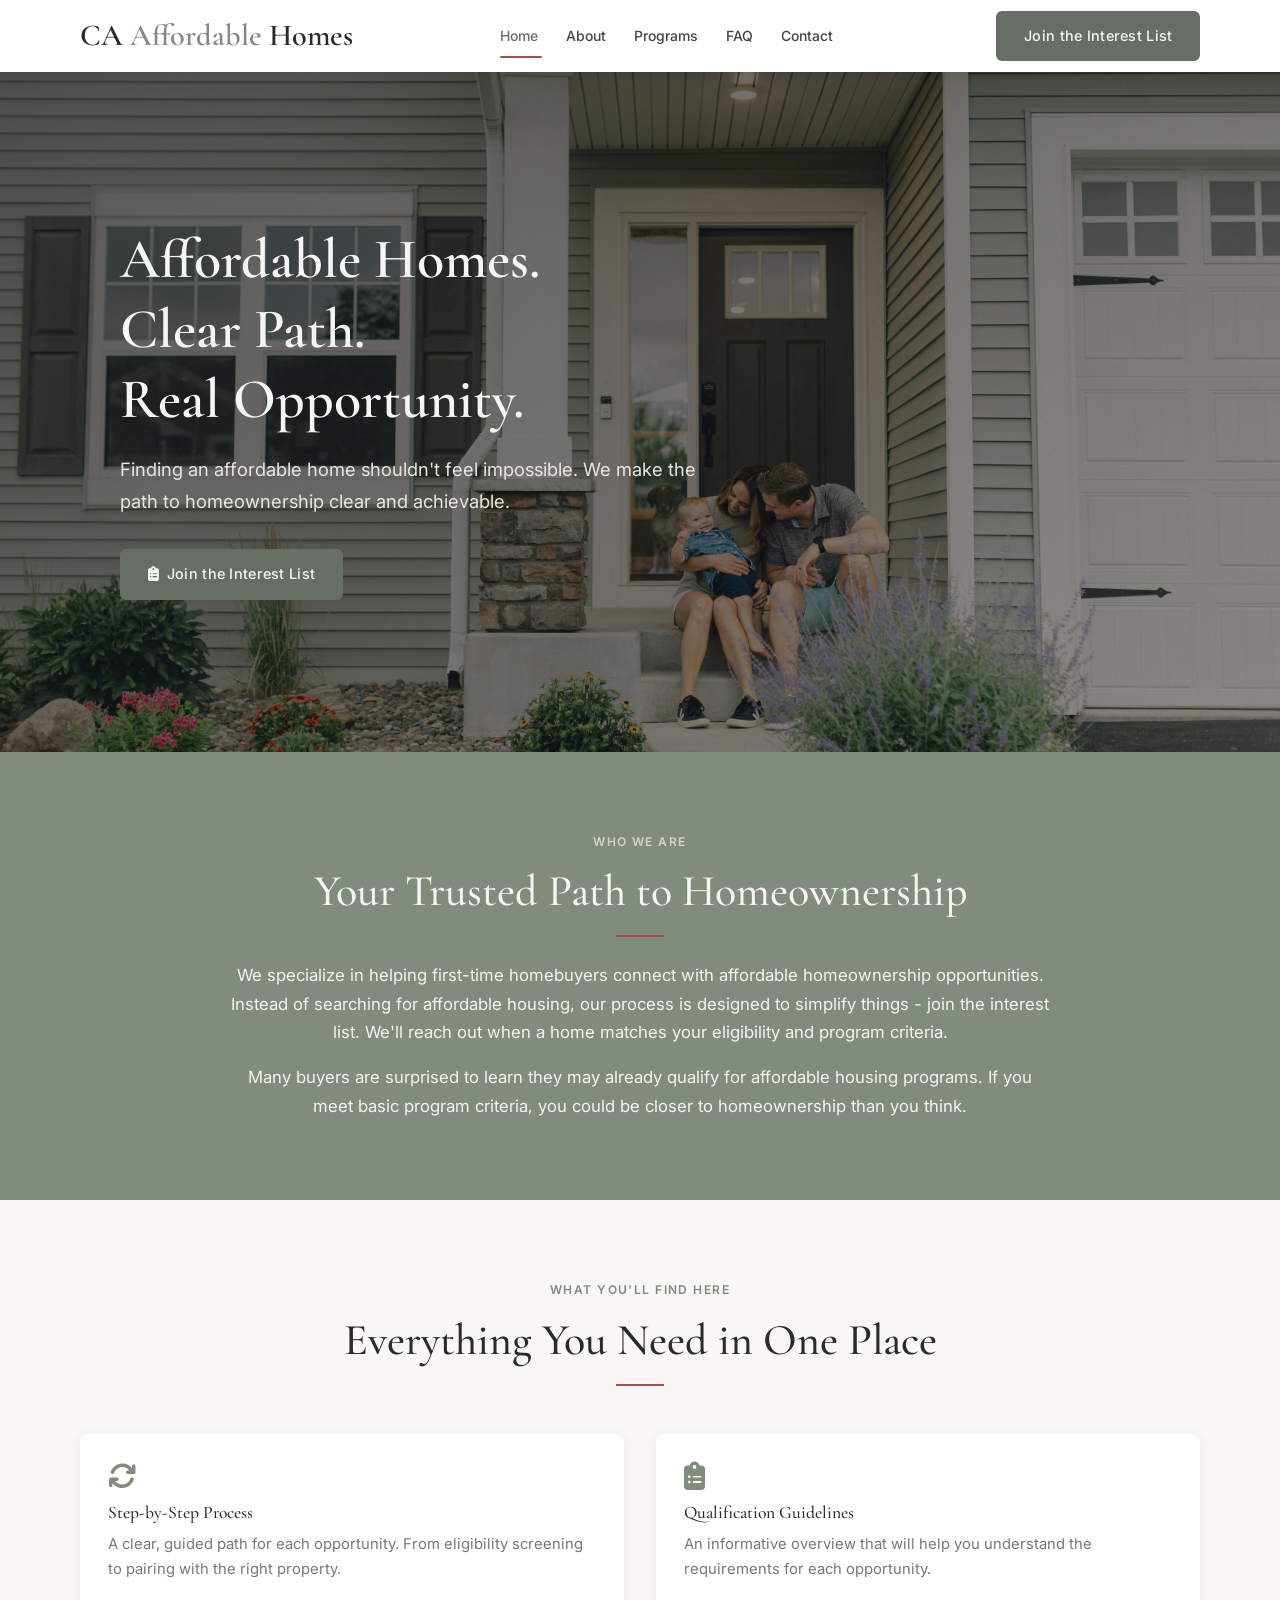
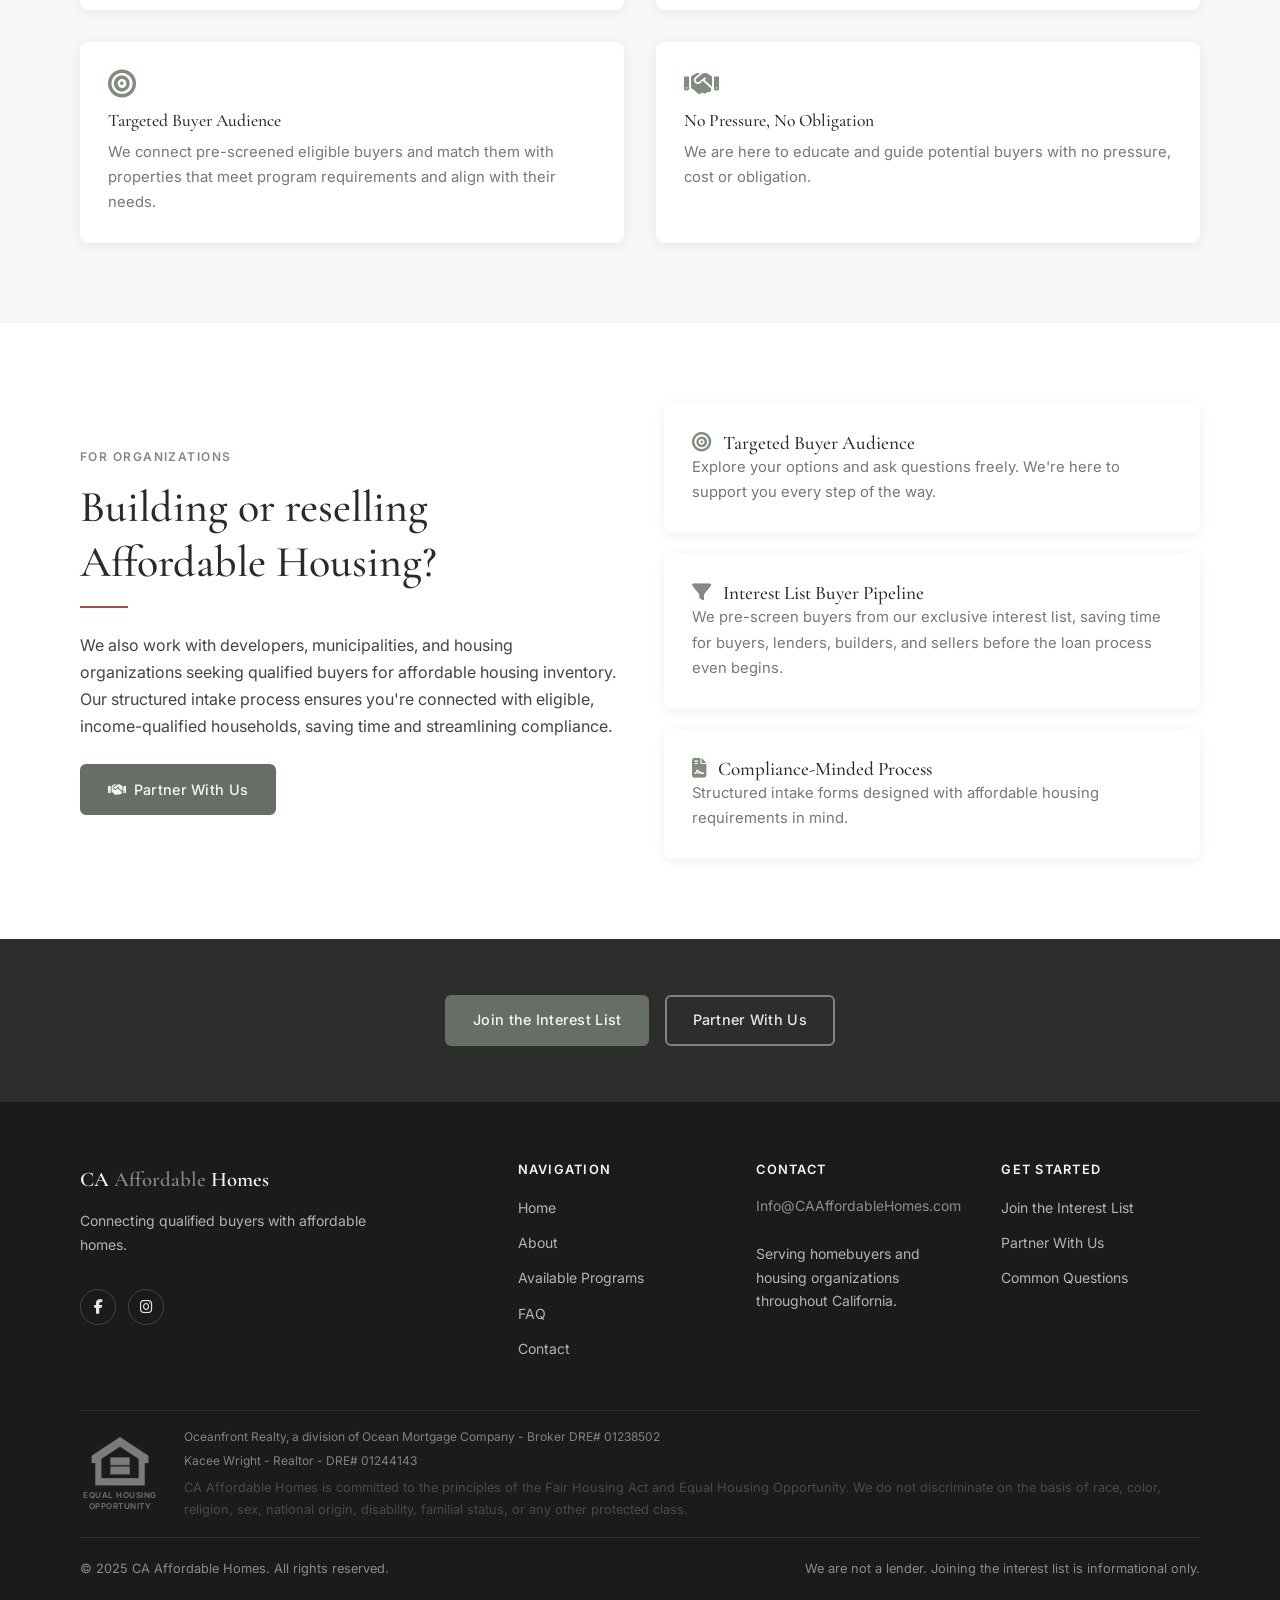
==== index.html @ a96fcc6b "Phase 13: Programs expanded display + content overhaul - SQL migration 012: 7 new fields on programs" ====
<!DOCTYPE html>
<html lang="en">
<head>
  <meta charset="UTF-8">
  <meta name="viewport" content="width=device-width, initial-scale=1.0">
  <meta name="description" content="CA Affordable Homes connects income-qualified buyers with affordable residential properties in California. Join our free Interest List, no credit check, no obligation, and we will reach out when something looks like a good fit.">
  <link rel="icon" type="image/svg+xml" href="favicon.svg">
  <title>CA Affordable Homes  - Affordable Homes. Clear Path. Real Opportunity.</title>

  <!-- Google Fonts -->
  <link rel="preconnect" href="https://fonts.googleapis.com">
  <link rel="preconnect" href="https://fonts.gstatic.com" crossorigin>
  <link href="https://fonts.googleapis.com/css2?family=Cormorant+Garamond:ital,wght@0,400;0,500;0,600;1,400&family=Inter:wght@400;500;600&display=swap" rel="stylesheet">

  <!-- Font Awesome 6 Free -->
  <link rel="stylesheet" href="https://cdnjs.cloudflare.com/ajax/libs/font-awesome/6.5.0/css/all.min.css" integrity="sha512-Avb2QiuDEEvB4bZJYdft2mNjVShBftLdPG8FJ0V7irTLQ8Uo0qcPxh4Plq7G5tGm0rU+1SPhVotteLpBERwTkw==" crossorigin="anonymous" referrerpolicy="no-referrer">

  <!-- Stylesheet -->
  <link rel="stylesheet" href="css/styles.css">
</head>
<body>

  <!-- SECTION: Navigation -->
  <header>
    <nav class="site-nav" aria-label="Main navigation">
      <div class="nav-inner">

        <a href="index.html" class="nav-logo" aria-label="CA Affordable Homes - Home">
          CA <span>Affordable</span> Homes
        </a>

        <ul class="nav-links" role="list">
          <li><a href="index.html">Home</a></li>
          <li><a href="about.html">About</a></li>
          <li><a href="programs.html">Programs</a></li>
          <li><a href="faq.html">FAQ</a></li>
          <li><a href="contact.html">Contact</a></li>
        </ul>

        <a href="contact.html" class="btn btn-primary nav-cta" aria-label="Join the interest list">
          Join the Interest List
        </a>

        <button
          id="nav-hamburger"
          class="nav-hamburger"
          aria-expanded="false"
          aria-controls="nav-mobile"
          aria-label="Open navigation menu"
        >
          <span></span>
          <span></span>
          <span></span>
        </button>

      </div>

      <div id="nav-mobile" class="nav-mobile" role="dialog" aria-label="Mobile navigation">
        <ul role="list">
          <li><a href="index.html">Home</a></li>
          <li><a href="about.html">About</a></li>
          <li><a href="programs.html">Programs</a></li>
          <li><a href="faq.html">FAQ</a></li>
          <li><a href="contact.html">Contact</a></li>
        </ul>
        <a href="contact.html" class="btn btn-primary">Join the Interest List</a>
      </div>
    </nav>
  </header>

  <main>

    <!-- SECTION: Hero -->
    <section class="hero" aria-label="Hero banner">
      <div
        class="hero-bg"
        style="background-image: url('img/hero.jpg');"
        role="img"
        aria-label="A welcoming California home"
      ></div>
      <div class="hero-overlay" aria-hidden="true"></div>
      <div class="container">
        <div class="hero-content">
          <h1>Affordable Homes.<br>Clear Path.<br>Real Opportunity.</h1>
          <p>Finding an affordable home shouldn't feel impossible. We make the path to homeownership clear and achievable.</p>
          <div class="btn-group">
            <a href="contact.html" class="btn btn-primary">
              <i class="fa-solid fa-clipboard-list" aria-hidden="true"></i>
              Join the Interest List
            </a>
          </div>
        </div>
      </div>
    </section>

    <!-- SECTION: Intro -->
    <section class="section section--sage text-center" aria-labelledby="intro-heading">
      <div class="container">
        <div class="intro-section">
          <span class="section-label">Who We Are</span>
          <h2 id="intro-heading">Your Trusted Path to Homeownership</h2>
          <hr class="accent-rule">
          <p>We specialize in helping first-time homebuyers connect with affordable homeownership opportunities. Instead of searching for affordable housing, our process is designed to simplify things - join the interest list. We'll reach out when a home matches your eligibility and program criteria.</p>
          <p>Many buyers are surprised to learn they may already qualify for affordable housing programs. If you meet basic program criteria, you could be closer to homeownership than you think.</p>
        </div>
      </div>
    </section>

    <!-- SECTION: What You'll Find Here -->
    <section class="section section--light" aria-labelledby="features-heading">
      <div class="container">
        <div class="section-header text-center">
          <span class="section-label">What You'll Find Here</span>
          <h2 id="features-heading">Everything You Need in One Place</h2>
          <hr class="accent-rule">
        </div>
        <div class="feature-grid feature-grid--2x2" role="list">
          <div class="feature-card" role="listitem">
            <i class="fa-solid fa-arrows-rotate feature-icon" aria-hidden="true"></i>
            <h3>Step-by-Step Process</h3>
            <p>A clear, guided path for each opportunity. From eligibility screening to pairing with the right property.</p>
          </div>
          <div class="feature-card" role="listitem">
            <i class="fa-solid fa-clipboard-list feature-icon" aria-hidden="true"></i>
            <h3>Qualification Guidelines</h3>
            <p>An informative overview that will help you understand the requirements for each opportunity.</p>
          </div>
          <div class="feature-card" role="listitem">
            <i class="fa-solid fa-bullseye feature-icon" aria-hidden="true"></i>
            <h3>Targeted Buyer Audience</h3>
            <p>We connect pre-screened eligible buyers and match them with properties that meet program requirements and align with their needs.</p>
          </div>
          <div class="feature-card" role="listitem">
            <i class="fa-solid fa-handshake feature-icon" aria-hidden="true"></i>
            <h3>No Pressure, No Obligation</h3>
            <p>We are here to educate and guide potential buyers with no pressure, cost or obligation.</p>
          </div>
        </div>
      </div>
    </section>

    <!-- SECTION: For Partners -->
    <section class="section" aria-labelledby="partners-heading">
      <div class="container">
        <div class="two-col" style="align-items: center;">
          <div>
            <span class="section-label">For Organizations</span>
            <h2 id="partners-heading">Building or reselling Affordable Housing?</h2>
            <hr class="accent-rule">
            <div class="partners-blurb">
              <p>We also work with developers, municipalities, and housing organizations seeking qualified buyers for affordable housing inventory. Our structured intake process ensures you're connected with eligible, income-qualified households, saving time and streamlining compliance.</p>
            </div>
            <div class="spacer--sm"></div>
            <a href="contact.html#partner-form" class="btn btn-primary">
              <i class="fa-solid fa-handshake" aria-hidden="true"></i>
              Partner With Us
            </a>
          </div>
          <div style="display: grid; gap: 1.25rem;">
            <div class="feature-card">
              <h4><i class="fa-solid fa-bullseye" style="color: var(--color-sage); margin-right: 0.5rem;" aria-hidden="true"></i> Targeted Buyer Audience</h4>
              <p>Explore your options and ask questions freely. We're here to support you every step of the way.</p>
            </div>
            <div class="feature-card">
              <h4><i class="fa-solid fa-filter" style="color: var(--color-sage); margin-right: 0.5rem;" aria-hidden="true"></i> Interest List Buyer Pipeline</h4>
              <p>We pre-screen buyers from our exclusive interest list, saving time for buyers, lenders, builders, and sellers before the loan process even begins.</p>
            </div>
            <div class="feature-card">
              <h4><i class="fa-solid fa-file-contract" style="color: var(--color-sage); margin-right: 0.5rem;" aria-hidden="true"></i> Compliance-Minded Process</h4>
              <p>Structured intake forms designed with affordable housing requirements in mind.</p>
            </div>
          </div>
        </div>
      </div>
    </section>

    <!-- SECTION: Testimonials — hidden until Google Sheet has real entries -->
    <section id="testimonials-section" class="section section--sage" aria-labelledby="testimonials-heading" style="display:none;">
      <div class="container">
        <div class="section-header text-center">
          <span class="section-label">What People Are Saying</span>
          <h2 id="testimonials-heading">Real Stories, Real Results</h2>
          <hr class="accent-rule">
        </div>
        <div id="testimonials-container"></div>
      </div>
    </section>

    <!-- SECTION: Final CTA Bar -->
    <section class="section section--dark cta-bar" aria-label="Call to action">
      <div class="container">
        <a href="contact.html" class="btn btn-primary">
          Join the Interest List
        </a>
        <a href="contact.html#partner-form" class="btn btn-secondary" style="border-color: rgba(255,255,255,0.4); color: var(--color-text-secondary);">
          Partner With Us
        </a>
      </div>
    </section>

  </main>

  <!-- SECTION: Footer -->
  <footer class="site-footer" aria-label="Site footer">
    <div class="container">
      <div class="footer-grid">

        <div class="footer-col">
          <a href="index.html" class="footer-logo">CA <span>Affordable</span> Homes</a>
          <p class="footer-tagline">Connecting qualified buyers with affordable homes.</p>
          <div class="spacer--sm"></div>
          <div class="social-links">
            <a href="#" class="social-link" aria-label="Visit us on Facebook">
              <i class="fa-brands fa-facebook-f" aria-hidden="true"></i>
            </a>
            <a href="#" class="social-link" aria-label="Visit us on Instagram">
              <i class="fa-brands fa-instagram" aria-hidden="true"></i>
            </a>
          </div>
        </div>

        <div class="footer-col">
          <h4>Navigation</h4>
          <ul class="footer-nav-links" role="list">
            <li><a href="index.html">Home</a></li>
            <li><a href="about.html">About</a></li>
            <li><a href="programs.html">Available Programs</a></li>
            <li><a href="faq.html">FAQ</a></li>
            <li><a href="contact.html">Contact</a></li>
          </ul>
        </div>

        <div class="footer-col footer-contact">
          <h4>Contact</h4>
          <p>
            <a href="mailto:Info@CAAffordableHomes.com">Info@CAAffordableHomes.com</a>
          </p>
          <div class="spacer--sm"></div>
          <p>Serving homebuyers and housing organizations throughout California.</p>
        </div>

        <div class="footer-col">
          <h4>Get Started</h4>
          <ul class="footer-nav-links" role="list">
            <li><a href="contact.html">Join the Interest List</a></li>
            <li><a href="contact.html#partner-form">Partner With Us</a></li>
            <li><a href="faq.html">Common Questions</a></li>
          </ul>
        </div>

      </div>

      <div class="footer-eho-row">
        <div class="footer-eho-logo-block">
          <img src="img/eho-logo.png" alt="Equal Housing Opportunity" class="footer-eho-img" width="60" height="60">
          <span class="footer-eho-label">Equal Housing<br>Opportunity</span>
        </div>
        <div class="footer-eho-text">
          <p>Oceanfront Realty, a division of Ocean Mortgage Company - Broker DRE# 01238502</p>
          <p>Kacee Wright - Realtor - DRE# 01244143</p>
          <p style="margin-top:0.4rem;font-size:0.8rem;color:var(--color-text-muted);">CA Affordable Homes is committed to the principles of the Fair Housing Act and Equal Housing Opportunity. We do not discriminate on the basis of race, color, religion, sex, national origin, disability, familial status, or any other protected class.</p>
        </div>
      </div>

      <div class="footer-bottom">
        <p>&copy; 2025 CA Affordable Homes. All rights reserved.</p>
        <p>We are not a lender. Joining the interest list is informational only.</p>
      </div>
    </div>
  </footer>

  <!-- Scripts -->
  <script src="js/main.js"></script>
  <script src="js/testimonials.js"></script>
</body>
</html>
---- css/styles.css ----
/* =========================================================
   CA Affordable Homes — Main Stylesheet
   Mobile-first, responsive, clean Squarespace-inspired
   ========================================================= */

/* ---------------------------------------------------------
   SECTION: CSS Variables
   --------------------------------------------------------- */
:root {
  /* Brand Colors */
  --color-text-primary: #f5f5f5;
  --color-text-secondary: #eae6e1;
  --color-accent: #a74d4a;
  --color-sage: #818b7e;
  --color-sage-dark: #6b7469;
  /* Dedicated button colors — darker than display sage for 4.5:1 contrast with #f5f5f5 */
  --color-sage-btn: #676e65;
  --color-sage-btn-hover: #555c53;
  --color-footer-bg: #1a1b1a;

  /* Page Colors */
  --color-white: #ffffff;
  --color-light-bg: #f8f7f5;
  --color-text-dark: #2a2a2a;
  --color-text-body: #444444;
  --color-text-muted: #777777;
  --color-border-light: #e8e4df;

  /* Typography */
  --font-heading: 'Cormorant Garamond', Georgia, serif;
  --font-body: 'Inter', system-ui, sans-serif;

  /* Shadows & Radii */
  --shadow-card: 0 2px 12px rgba(0, 0, 0, 0.07);
  --shadow-nav: 0 1px 8px rgba(0, 0, 0, 0.08);
  --radius-card: 8px;
  --radius-btn: 6px;

  /* Spacing */
  --section-py: 48px;
  --max-width: 1200px;
  --nav-height: 72px;
}

@media (min-width: 768px) {
  :root {
    --section-py: 80px;
  }
}

/* ---------------------------------------------------------
   SECTION: Reset & Base
   --------------------------------------------------------- */
*, *::before, *::after {
  box-sizing: border-box;
  margin: 0;
  padding: 0;
}

/* Enforce the HTML hidden attribute even when display is set by another rule */
[hidden] { display: none !important; }

html {
  scroll-behavior: smooth;
  font-size: 16px;
}

@keyframes page-enter {
  from {
    opacity: 0.4;
    transform: translateY(14px);
  }
  to {
    opacity: 1;
    transform: translateY(0);
  }
}

body {
  font-family: var(--font-body);
  color: var(--color-text-body);
  background: var(--color-white);
  line-height: 1.7;
  -webkit-font-smoothing: antialiased;
}

main,
.site-footer {
  animation: page-enter 0.4s ease-out both;
}

img {
  max-width: 100%;
  height: auto;
  display: block;
}

a {
  color: var(--color-sage);
  text-decoration: none;
  transition: color 0.2s ease;
}

a:hover {
  color: var(--color-sage-dark);
}

ul {
  list-style: none;
}

/* ---------------------------------------------------------
   SECTION: Typography
   --------------------------------------------------------- */
h1, h2, h3, h4, h5, h6 {
  font-family: var(--font-heading);
  color: var(--color-text-dark);
  line-height: 1.25;
  font-weight: 500;
}

h1 { font-size: clamp(2.2rem, 5vw, 3.5rem); }
h2 { font-size: clamp(1.8rem, 3.5vw, 2.75rem); }
h3 { font-size: clamp(1.3rem, 2.5vw, 1.75rem); }
h4 { font-size: 1.2rem; }

p {
  max-width: 68ch;
  margin-bottom: 1rem;
}

p:last-child {
  margin-bottom: 0;
}

.section-label {
  display: block;
  font-family: var(--font-body);
  font-size: 0.75rem;
  font-weight: 600;
  letter-spacing: 0.12em;
  text-transform: uppercase;
  color: var(--color-sage);
  margin-bottom: 0.75rem;
}

/* ---------------------------------------------------------
   SECTION: Layout Utilities
   --------------------------------------------------------- */
.container {
  width: 100%;
  max-width: var(--max-width);
  margin: 0 auto;
  padding: 0 20px;
}

@media (min-width: 768px) {
  .container {
    padding: 0 40px;
  }
}

.section {
  padding: var(--section-py) 0;
}

.section--sage {
  background: var(--color-sage);
}

.section--sage h2,
.section--sage h3,
.section--sage h4,
.section--sage p,
.section--sage .section-label {
  color: var(--color-text-primary);
}

.section--sage .section-label {
  color: var(--color-text-secondary);
  opacity: 0.8;
}

/* FA icons inside feature cards on sage backgrounds */
.section--sage .feature-card .feature-icon {
  color: rgba(245, 245, 245, 0.85);
}

/* Prevent intro-section p from overriding sage text color */
.section--sage .intro-section p {
  color: var(--color-text-primary);
}

.section--light {
  background: var(--color-light-bg);
}

.section--dark {
  background: #2d2e2c;
}

.section--dark h2,
.section--dark p {
  color: var(--color-text-primary);
}

.text-center {
  text-align: center;
}

.text-center p {
  margin-left: auto;
  margin-right: auto;
}

.section-header {
  margin-bottom: 2.5rem;
}

.section-header.text-center {
  max-width: 680px;
  margin-left: auto;
  margin-right: auto;
  margin-bottom: 3rem;
}

/* Horizontal rule accent */
hr.accent-rule {
  border: none;
  height: 2px;
  width: 48px;
  background: var(--color-accent);
  margin: 1rem 0 1.5rem;
}

.text-center hr.accent-rule {
  margin-left: auto;
  margin-right: auto;
}

/* ---------------------------------------------------------
   SECTION: Buttons
   --------------------------------------------------------- */
.btn {
  display: inline-flex;
  align-items: center;
  gap: 0.5rem;
  padding: 0.7rem 1.6rem;
  border-radius: var(--radius-btn);
  font-family: var(--font-body);
  font-size: 0.9rem;
  font-weight: 500;
  letter-spacing: 0.02em;
  text-decoration: none;
  cursor: pointer;
  border: 2px solid transparent;
  transition: background 0.2s ease, color 0.2s ease, border-color 0.2s ease, transform 0.15s ease;
  white-space: nowrap;
}

.btn:focus-visible {
  outline: 3px solid var(--color-accent);
  outline-offset: 3px;
}

/* Primary: sage green fill */
.btn-primary {
  background: var(--color-sage-btn);
  color: var(--color-text-primary);
  border-color: var(--color-sage-btn);
}

.btn-primary:hover {
  background: var(--color-sage-btn-hover);
  border-color: var(--color-sage-btn-hover);
  color: var(--color-text-primary);
  transform: translateY(-1px);
}

/* Secondary: sage outline */
.btn-secondary {
  background: transparent;
  color: var(--color-sage-btn);
  border-color: var(--color-sage-btn);
}

.btn-secondary:hover {
  background: var(--color-sage-btn);
  color: var(--color-text-primary);
  transform: translateY(-1px);
}

/* Accent: reddish fill */
.btn-accent {
  background: var(--color-accent);
  color: var(--color-text-primary);
  border-color: var(--color-accent);
}

.btn-accent:hover {
  background: #924240;
  border-color: #924240;
  color: var(--color-text-primary);
  transform: translateY(-1px);
}

/* Light: white fill on dark backgrounds */
.btn-light {
  background: var(--color-white);
  color: var(--color-text-dark);
  border-color: var(--color-white);
}

.btn-light:hover {
  background: var(--color-text-secondary);
  border-color: var(--color-text-secondary);
  color: var(--color-text-dark);
  transform: translateY(-1px);
}

/* On sage background */
.section--sage .btn-secondary {
  color: var(--color-text-primary);
  border-color: var(--color-text-primary);
}

.section--sage .btn-secondary:hover {
  background: rgba(255, 255, 255, 0.15);
}

.btn-group {
  display: flex;
  flex-wrap: wrap;
  gap: 1rem;
  align-items: center;
}

/* ---------------------------------------------------------
   SECTION: Navigation
   --------------------------------------------------------- */
header {
  position: sticky;
  top: 0;
  z-index: 1000;
}

.site-nav {
  background: var(--color-white);
  box-shadow: var(--shadow-nav);
  height: var(--nav-height);
}

.nav-inner {
  display: flex;
  align-items: center;
  justify-content: space-between;
  height: var(--nav-height);
  max-width: var(--max-width);
  margin: 0 auto;
  padding: 0 20px;
}

@media (min-width: 768px) {
  .nav-inner {
    padding: 0 40px;
  }
}

/* Logo / Wordmark */
.nav-logo {
  font-family: var(--font-heading);
  font-size: 1.35rem;
  font-weight: 600;
  color: var(--color-text-dark);
  text-decoration: none;
  flex-shrink: 0;
  line-height: 1.2;
}

.nav-logo span {
  color: var(--color-sage);
}

.nav-logo:hover {
  color: var(--color-text-dark);
}

@media (min-width: 900px) {
  .nav-logo {
    font-size: 1.65rem;
  }
}

@media (min-width: 1200px) {
  .nav-logo {
    font-size: 1.9rem;
  }
}

/* Desktop Links */
.nav-links {
  position: relative;
  display: none;
  align-items: center;
  gap: 0.25rem;
  list-style: none;
}

@media (min-width: 900px) {
  .nav-links {
    display: flex;
  }
}

.nav-links a {
  display: block;
  padding: 0.5rem 0.75rem;
  font-size: 0.875rem;
  font-weight: 500;
  color: var(--color-text-body);
  text-decoration: none;
  border-radius: 4px;
  transition: color 0.2s ease, background 0.2s ease;
  position: relative;
}

.nav-links a:hover {
  color: var(--color-sage-btn);
  background: rgba(103, 110, 101, 0.08);
}

.nav-links a.active {
  color: var(--color-sage-btn);
}

/* Sliding active indicator — positioned by main.js */
.nav-indicator {
  position: absolute;
  bottom: -2px;
  height: 2px;
  background: var(--color-accent);
  border-radius: 2px;
  pointer-events: none;
  /* transition applied dynamically by JS */
}

/* CTA button in nav */
.nav-cta {
  display: none;
  margin-left: 1rem;
}

@media (min-width: 900px) {
  .nav-cta {
    display: flex;
  }
}

/* Hamburger */
.nav-hamburger {
  display: flex;
  flex-direction: column;
  justify-content: center;
  gap: 5px;
  width: 40px;
  height: 40px;
  padding: 8px;
  background: none;
  border: none;
  cursor: pointer;
  border-radius: 4px;
  transition: background 0.2s ease;
}

.nav-hamburger:hover {
  background: rgba(0, 0, 0, 0.05);
}

.nav-hamburger:focus-visible {
  outline: 3px solid var(--color-sage);
  outline-offset: 2px;
}

.nav-hamburger span {
  display: block;
  width: 100%;
  height: 2px;
  background: var(--color-text-dark);
  border-radius: 2px;
  transition: transform 0.25s ease, opacity 0.25s ease;
}

.nav-hamburger[aria-expanded="true"] span:nth-child(1) {
  transform: translateY(7px) rotate(45deg);
}

.nav-hamburger[aria-expanded="true"] span:nth-child(2) {
  opacity: 0;
}

.nav-hamburger[aria-expanded="true"] span:nth-child(3) {
  transform: translateY(-7px) rotate(-45deg);
}

@media (min-width: 900px) {
  .nav-hamburger {
    display: none;
  }
}

/* Mobile menu */
.nav-mobile {
  position: absolute;
  top: var(--nav-height);
  left: 0;
  right: 0;
  background: var(--color-white);
  border-top: 1px solid var(--color-border-light);
  box-shadow: 0 8px 24px rgba(0, 0, 0, 0.1);
  padding: 1rem 20px 1.5rem;
  z-index: 999;
  /* Smooth reveal */
  max-height: 0;
  overflow: hidden;
  opacity: 0;
  pointer-events: none;
  transition: max-height 0.35s ease, opacity 0.25s ease;
}

.nav-mobile.is-open {
  max-height: 500px;
  opacity: 1;
  pointer-events: auto;
}

.nav-mobile ul {
  list-style: none;
  display: flex;
  flex-direction: column;
  gap: 0.25rem;
  margin-bottom: 1.25rem;
}

.nav-mobile a:not(.btn) {
  display: block;
  padding: 0.7rem 0.5rem;
  font-size: 1rem;
  font-weight: 500;
  color: var(--color-text-body);
  text-decoration: none;
  border-bottom: 1px solid var(--color-border-light);
  transition: color 0.2s ease;
}

.nav-mobile a:not(.btn):hover,
.nav-mobile a:not(.btn).active {
  color: var(--color-sage-btn);
}

.nav-mobile .btn {
  width: 100%;
  justify-content: center;
}

/* ---------------------------------------------------------
   SECTION: Hero
   --------------------------------------------------------- */
.hero {
  position: relative;
  min-height: 520px;
  display: flex;
  align-items: center;
  overflow: hidden;
}

@media (min-width: 768px) {
  .hero {
    min-height: 680px;
  }
}

.hero-bg {
  position: absolute;
  inset: 0;
  background-size: cover;
  background-position: center 70%;
  background-repeat: no-repeat;
}

.hero-overlay {
  position: absolute;
  inset: 0;
  background: linear-gradient(
    135deg,
    rgba(26, 27, 26, 0.72) 0%,
    rgba(26, 27, 26, 0.45) 100%
  );
}

.hero-content {
  position: relative;
  z-index: 2;
  max-width: 680px;
  padding: 60px 20px;
}

@media (min-width: 768px) {
  .hero-content {
    padding: 80px 40px;
  }
}

.hero-content h1 {
  color: var(--color-text-primary);
  margin-bottom: 1.25rem;
  font-weight: 600;
}

.hero-content p {
  color: var(--color-text-secondary);
  font-size: 1.15rem;
  margin-bottom: 2rem;
  max-width: 55ch;
}

/* ---------------------------------------------------------
   SECTION: Feature Grid (3 cols)
   --------------------------------------------------------- */
.feature-grid {
  display: grid;
  grid-template-columns: 1fr;
  gap: 2rem;
}

@media (min-width: 600px) {
  .feature-grid--2 {
    grid-template-columns: repeat(2, 1fr);
  }
}

@media (min-width: 768px) {
  .feature-grid {
    grid-template-columns: repeat(2, 1fr);
  }

  .feature-grid--3 {
    grid-template-columns: repeat(3, 1fr);
  }

  .feature-grid--4 {
    grid-template-columns: repeat(4, 1fr);
  }

  /* 5-card grid: 2 columns at tablet, lone 5th card centered */
  .feature-grid--5 {
    grid-template-columns: repeat(2, 1fr);
  }
  .feature-grid--5 .feature-card:nth-child(5) {
    grid-column: 1 / -1;
    max-width: 50%;
    margin-left: auto;
    margin-right: auto;
  }
}

@media (min-width: 900px) {
  .feature-grid {
    grid-template-columns: repeat(3, 1fr);
  }
  /* 5-card grid: explicit 6-column placement — 3 on row 1, 2 centered on row 2 */
  .feature-grid--5 {
    grid-template-columns: repeat(6, 1fr);
  }
  .feature-grid--5 .feature-card:nth-child(1) { grid-column: 1 / 3; }
  .feature-grid--5 .feature-card:nth-child(2) { grid-column: 3 / 5; }
  .feature-grid--5 .feature-card:nth-child(3) { grid-column: 5 / 7; }
  .feature-grid--5 .feature-card:nth-child(4) { grid-column: 2 / 4; }
  .feature-grid--5 .feature-card:nth-child(5) {
    grid-column: 4 / 6;
    max-width: none;
    margin-left: 0;
    margin-right: 0;
  }
}

/* 2×2 grid — exactly 2 columns on tablet+ (never 3 or 4) */
@media (min-width: 600px) {
  .feature-grid--2x2 {
    grid-template-columns: repeat(2, 1fr);
  }
}

.feature-card {
  padding: 1.75rem;
  background: var(--color-white);
  border-radius: var(--radius-card);
  box-shadow: var(--shadow-card);
  transition: transform 0.2s ease, box-shadow 0.2s ease;
}

.feature-card:hover {
  transform: translateY(-2px);
  box-shadow: 0 4px 20px rgba(0, 0, 0, 0.1);
}

.feature-card .feature-icon {
  font-size: 1.75rem;
  margin-bottom: 0.75rem;
  display: block;
  color: var(--color-sage);
  line-height: 1;
}

.feature-card h3 {
  font-size: 1.1rem;
  margin-bottom: 0.5rem;
}

.feature-card p {
  font-size: 0.925rem;
  color: var(--color-text-muted);
  margin: 0;
}

/* Sage background feature cards */
.section--sage .feature-card {
  background: rgba(255, 255, 255, 0.12);
  box-shadow: none;
}

.section--sage .feature-card h3 {
  color: var(--color-text-primary);
}

.section--sage .feature-card p {
  color: var(--color-text-secondary);
}

/* ---------------------------------------------------------
   SECTION: Benefit Cards (No Pressure section)
   --------------------------------------------------------- */
.benefit-cards {
  display: grid;
  grid-template-columns: 1fr;
  gap: 1.25rem;
  margin-top: 2.5rem;
  margin-bottom: 2.5rem;
}

@media (min-width: 600px) {
  .benefit-cards {
    grid-template-columns: repeat(2, 1fr);
  }
  /* Center lone last card when it sits alone on a row */
  .benefit-card:last-child:nth-child(odd) {
    grid-column: 1 / -1;
    max-width: 50%;
    margin-left: auto;
    margin-right: auto;
  }
}

@media (min-width: 900px) {
  .benefit-cards {
    grid-template-columns: repeat(3, 1fr);
  }
  /* Reset — all 3 fill their own column at desktop */
  .benefit-card:last-child:nth-child(odd) {
    grid-column: auto;
    max-width: none;
    margin-left: 0;
    margin-right: 0;
  }
}

.benefit-card {
  background: rgba(255, 255, 255, 0.14);
  border-radius: var(--radius-card);
  padding: 1.5rem 1.25rem;
  border-left: 3px solid rgba(245, 245, 245, 0.3);
}

.benefit-card h4 {
  color: var(--color-text-primary);
  font-size: 1rem;
  font-family: var(--font-body);
  font-weight: 600;
  margin-bottom: 0.35rem;
}

.benefit-card p {
  color: var(--color-text-secondary);
  font-size: 0.875rem;
  margin: 0;
  opacity: 0.85;
}

/* ---------------------------------------------------------
   SECTION: Testimonials
   --------------------------------------------------------- */
.testimonials-grid {
  display: grid;
  grid-template-columns: 1fr;
  gap: 1.5rem;
}

@media (min-width: 640px) {
  .testimonials-grid {
    grid-template-columns: repeat(2, 1fr);
  }
}

@media (min-width: 960px) {
  .testimonials-grid {
    grid-template-columns: repeat(4, 1fr);
  }
}

.testimonial-card {
  background: var(--color-white);
  border-radius: var(--radius-card);
  box-shadow: var(--shadow-card);
  padding: 1.75rem;
  position: relative;
}

.testimonial-card::before {
  content: '\201C';
  font-family: var(--font-heading);
  font-size: 3.5rem;
  color: var(--color-sage);
  opacity: 0.25;
  position: absolute;
  top: 0.5rem;
  left: 1rem;
  line-height: 1;
}

.testimonial-card blockquote {
  font-size: 0.925rem;
  color: var(--color-text-body);
  line-height: 1.65;
  margin-bottom: 1rem;
  padding-top: 1rem;
}

.testimonial-card cite {
  font-style: normal;
  font-size: 0.8rem;
  font-weight: 600;
  color: var(--color-sage);
  text-transform: uppercase;
  letter-spacing: 0.06em;
}

.testimonial-sample-note {
  text-align: center;
  font-size: 0.8rem;
  color: var(--color-text-muted);
  margin-top: 1.5rem;
  font-style: italic;
}

/* ---------------------------------------------------------
   SECTION: CTA Bar
   --------------------------------------------------------- */
.cta-bar {
  padding: 56px 0;
}

.cta-bar .container {
  display: flex;
  flex-wrap: wrap;
  align-items: center;
  justify-content: center;
  gap: 1rem;
}

/* ---------------------------------------------------------
   SECTION: Page Header (inner pages)
   --------------------------------------------------------- */
.page-header {
  background: var(--color-sage);
  padding: 56px 0 48px;
}

.page-header h1 {
  margin-bottom: 0.75rem;
  color: var(--color-text-primary);
}

.page-header p {
  font-size: 1.1rem;
  color: var(--color-text-secondary);
  max-width: 60ch;
  margin: 0;
}

.page-header .section-label {
  color: var(--color-text-secondary);
  opacity: 0.8;
}

/* ---------------------------------------------------------
   SECTION: About Page
   --------------------------------------------------------- */
.who-we-serve-grid {
  display: grid;
  grid-template-columns: 1fr;
  gap: 2.5rem;
}

@media (min-width: 768px) {
  .who-we-serve-grid {
    grid-template-columns: repeat(2, 1fr);
  }
}

.serve-column {
  padding: 2rem;
  border-radius: var(--radius-card);
  background: var(--color-light-bg);
}

.serve-column h3 {
  margin-bottom: 1.25rem;
  padding-bottom: 0.75rem;
  border-bottom: 2px solid var(--color-border-light);
}

.serve-column ul {
  list-style: none;
  display: flex;
  flex-direction: column;
  gap: 0.6rem;
}

.serve-column ul li {
  position: relative;
  padding-left: 1rem;
  font-size: 0.95rem;
  color: var(--color-text-body);
}

.serve-column ul li::before {
  content: '';
  position: absolute;
  left: 0;
  top: 0.55rem;
  width: 6px;
  height: 6px;
  border-radius: 50%;
  background: var(--color-sage);
}


.disclaimer-block {
  background: var(--color-light-bg);
  border-left: 3px solid var(--color-border-light);
  padding: 1.25rem 1.5rem;
  border-radius: 0 var(--radius-card) var(--radius-card) 0;
  font-style: italic;
  font-size: 0.875rem;
  color: var(--color-text-muted);
  max-width: 72ch;
  margin: 0 auto;
}

/* ---------------------------------------------------------
   SECTION: Services Page
   --------------------------------------------------------- */
.services-grid {
  display: grid;
  grid-template-columns: 1fr;
  gap: 3rem;
}

@media (min-width: 900px) {
  .services-grid {
    grid-template-columns: repeat(2, 1fr);
    gap: 4rem;
  }
}

.services-column h2 {
  margin-bottom: 0.5rem;
}

.services-column .column-intro {
  font-size: 1rem;
  color: var(--color-text-muted);
  margin-bottom: 2rem;
}

.service-item {
  margin-bottom: 2rem;
  padding-bottom: 2rem;
  border-bottom: 1px solid var(--color-border-light);
}

.service-item:last-child {
  border-bottom: none;
  margin-bottom: 0;
  padding-bottom: 0;
}

.service-item h4 {
  font-family: var(--font-body);
  font-size: 1rem;
  font-weight: 600;
  color: var(--color-text-dark);
  margin-bottom: 0.5rem;
  display: flex;
  align-items: center;
  gap: 0.5rem;
}

.service-item h4 i {
  color: var(--color-sage);
  font-size: 0.9rem;
}

.service-item ul {
  list-style: none;
  margin-top: 0.75rem;
  display: flex;
  flex-direction: column;
  gap: 0.45rem;
}

.service-item ul li {
  display: flex;
  align-items: flex-start;
  gap: 0.6rem;
  font-size: 0.9rem;
  color: var(--color-text-body);
}

.service-item ul li i {
  color: var(--color-sage);
  margin-top: 0.22rem;
  font-size: 0.8rem;
  flex-shrink: 0;
}

/* Services divider */
.services-divider {
  display: none;
}

@media (min-width: 900px) {
  .services-divider {
    display: block;
    width: 1px;
    background: var(--color-border-light);
    position: absolute;
    top: var(--section-py);
    bottom: var(--section-py);
    left: 50%;
    transform: translateX(-50%);
  }
}

/* ---------------------------------------------------------
   SECTION: Listings / Homes Page
   --------------------------------------------------------- */
#listings-grid {
  display: grid;
  grid-template-columns: 1fr;
  gap: 1.75rem;
}

@media (min-width: 600px) {
  #listings-grid {
    grid-template-columns: repeat(2, 1fr);
  }
}

@media (min-width: 900px) {
  #listings-grid {
    grid-template-columns: repeat(3, 1fr);
  }
}

.listing-status {
  min-height: 200px;
  display: flex;
  align-items: center;
  justify-content: center;
  text-align: center;
  padding: 3rem 1rem;
  grid-column: 1 / -1;
}

.listing-status p {
  color: var(--color-text-muted);
  font-size: 1rem;
  margin: 0 auto;
  max-width: 50ch;
}

.listing-status i {
  display: block;
  font-size: 2rem;
  color: var(--color-sage);
  opacity: 0.4;
  margin-bottom: 1rem;
}

/* Property Card */
.property-card {
  background: var(--color-white);
  border-radius: var(--radius-card);
  box-shadow: var(--shadow-card);
  overflow: hidden;
  display: flex;
  flex-direction: column;
  transition: transform 0.22s ease, box-shadow 0.22s ease;
}

.property-card:hover {
  transform: translateY(-3px);
  box-shadow: 0 6px 24px rgba(0, 0, 0, 0.11);
}

/* Property image with accent border */
.property-card__image-wrap {
  position: relative;
  aspect-ratio: 4 / 3;
  overflow: hidden;
  border-bottom: 4px solid var(--color-accent);
}

.property-card__image-wrap img {
  width: 100%;
  height: 100%;
  object-fit: cover;
  transition: transform 0.35s ease;
}

.property-card:hover .property-card__image-wrap img {
  transform: scale(1.03);
}

/* Status badge */
.status-badge {
  position: absolute;
  top: 0.75rem;
  right: 0.75rem;
  padding: 0.25rem 0.65rem;
  border-radius: 999px;
  font-size: 0.72rem;
  font-weight: 600;
  letter-spacing: 0.05em;
  text-transform: uppercase;
}

.status-badge--available {
  background: rgba(72, 144, 99, 0.92);
  color: #fff;
}

.status-badge--coming-soon {
  background: rgba(120, 120, 120, 0.82);
  color: #fff;
}

/* Card body */
.property-card__body {
  padding: 1.25rem;
  display: flex;
  flex-direction: column;
  flex: 1;
}

.property-card__name {
  font-family: var(--font-heading);
  font-size: 1.25rem;
  font-weight: 500;
  color: var(--color-text-dark);
  margin-bottom: 0.4rem;
}

.property-card__meta {
  display: flex;
  flex-wrap: wrap;
  gap: 0.75rem;
  font-size: 0.8rem;
  color: var(--color-text-muted);
  margin-bottom: 0.75rem;
}

.property-card__meta span {
  display: flex;
  align-items: center;
  gap: 0.3rem;
}

.property-card__meta i {
  color: var(--color-sage);
  font-size: 0.75rem;
}

.property-card__price {
  font-family: var(--font-heading);
  font-size: 1.5rem;
  font-weight: 600;
  color: var(--color-sage);
  margin-bottom: 0.5rem;
}

.property-card__tags {
  display: flex;
  flex-wrap: wrap;
  gap: 0.4rem;
  margin-bottom: 0.75rem;
}

.tag {
  display: inline-block;
  padding: 0.2rem 0.6rem;
  background: rgba(129, 139, 126, 0.12);
  color: var(--color-sage);
  border-radius: 999px;
  font-size: 0.72rem;
  font-weight: 500;
  letter-spacing: 0.03em;
}

.property-card__description {
  font-size: 0.875rem;
  color: var(--color-text-muted);
  line-height: 1.55;
  margin-bottom: 1.25rem;
  /* Truncate to 2 lines */
  display: -webkit-box;
  -webkit-line-clamp: 2;
  -webkit-box-orient: vertical;
  overflow: hidden;
}

.property-card__footer {
  margin-top: auto;
}

.property-card__footer .btn {
  width: 100%;
  justify-content: center;
}

/* ---------------------------------------------------------
   SECTION: Interest Sign-Up Form
   --------------------------------------------------------- */
.interest-form-section {
  background: var(--color-light-bg);
  border-top: 1px solid var(--color-border-light);
}

/* ---------------------------------------------------------
   SECTION: Forms
   --------------------------------------------------------- */
.form-group {
  margin-bottom: 1.25rem;
}

/* Two side-by-side form fields (e.g. First Name / Last Name); stacks on small screens */
.form-row {
  display: flex;
  gap: 0.75rem;
}
.form-row .form-group {
  flex: 1;
  min-width: 0;
}
@media (max-width: 480px) {
  .form-row {
    flex-direction: column;
    gap: 0;
  }
}

.form-label {
  display: block;
  font-size: 0.875rem;
  font-weight: 500;
  color: var(--color-text-dark);
  margin-bottom: 0.4rem;
}

.form-label .optional {
  font-weight: 400;
  color: var(--color-text-muted);
  font-size: 0.8rem;
  margin-left: 0.25rem;
}

.form-control {
  display: block;
  width: 100%;
  padding: 0.65rem 0.875rem;
  font-family: var(--font-body);
  font-size: 0.925rem;
  color: var(--color-text-dark);
  background: var(--color-white);
  border: 1.5px solid var(--color-border-light);
  border-radius: var(--radius-btn);
  transition: border-color 0.2s ease, box-shadow 0.2s ease;
  appearance: none;
  -webkit-appearance: none;
}

.form-control::placeholder {
  color: var(--color-text-muted);
  opacity: 0.7;
}

.form-control:focus {
  outline: none;
  border-color: var(--color-sage);
  box-shadow: 0 0 0 3px rgba(129, 139, 126, 0.18);
}

/* ── Partner panel: choice + property form ── */
.partner-back-btn {
  background: none;
  border: none;
  color: var(--color-text-muted);
  font-size: 0.875rem;
  cursor: pointer;
  padding: 0;
  display: inline-flex;
  align-items: center;
  gap: 0.4rem;
  margin-bottom: 1.25rem;
}
.partner-back-btn:hover { color: var(--color-text); }

/* File upload zone */
.prop-upload-zone {
  position: relative;
  border: 2px dashed var(--color-sage);
  border-radius: 8px;
  padding: 1.75rem 1.5rem;
  text-align: center;
  cursor: pointer;
  transition: background 0.15s, border-color 0.15s;
  background: #fff;
}
.prop-upload-zone:hover,
.prop-upload-zone.is-dragover {
  background: rgba(129, 139, 126, 0.07);
}
.prop-upload-zone input[type="file"] {
  position: absolute;
  inset: 0;
  opacity: 0;
  cursor: pointer;
  width: 100%;
  height: 100%;
}
.prop-upload-icon {
  font-size: 1.75rem;
  color: var(--color-sage);
  margin-bottom: 0.4rem;
  display: block;
}
.prop-upload-text {
  font-size: 0.925rem;
  color: var(--color-text);
  margin: 0 0 0.2rem;
}
.prop-upload-link { color: var(--color-sage); text-decoration: underline; }
.prop-upload-sub  { font-size: 0.78rem; color: var(--color-text-muted); margin: 0; }

/* Uploaded file list */
.prop-file-list {
  list-style: none;
  padding: 0;
  margin: 0.6rem 0 0;
  display: flex;
  flex-direction: column;
  gap: 0.4rem;
}
.prop-file-item {
  display: flex;
  align-items: center;
  gap: 0.625rem;
  background: #fff;
  border: 1px solid var(--color-border, #ddd);
  border-radius: 6px;
  padding: 0.5rem 0.75rem;
  font-size: 0.85rem;
}
.prop-file-icon  { color: var(--color-sage); flex-shrink: 0; }
.prop-file-name  { flex: 1; word-break: break-all; }
.prop-file-size  { color: var(--color-text-muted); white-space: nowrap; flex-shrink: 0; }
.prop-file-remove {
  background: none;
  border: none;
  color: #c0392b;
  cursor: pointer;
  padding: 0.2rem 0.3rem;
  flex-shrink: 0;
  line-height: 1;
}
.prop-file-remove:hover { color: #922b21; }

/* Validation error state */
.form-group.has-error .form-control {
  border-color: #c0392b;
  background-color: #fdf6f6;
}
.form-group.has-error .form-control:focus {
  box-shadow: 0 0 0 3px rgba(192, 57, 43, 0.15);
}
.form-group.has-error .il-radio-group {
  border-left: 3px solid #c0392b;
  padding-left: 0.625rem;
}
.form-error-msg {
  color: #c0392b;
  font-size: 0.8rem;
  margin-top: 0.3rem;
  line-height: 1.4;
}

textarea.form-control {
  resize: vertical;
  min-height: 110px;
}

.form-note {
  font-size: 0.8rem;
  color: var(--color-text-muted);
  font-style: italic;
  margin-top: 0.5rem;
}

/* Two-column contact forms */
.contact-forms-grid {
  display: grid;
  grid-template-columns: 1fr;
  gap: 3rem;
}

@media (min-width: 768px) {
  .contact-forms-grid {
    grid-template-columns: repeat(2, 1fr);
    gap: 4rem;
  }
}

.contact-form-panel {
  background: var(--color-white);
  border-radius: var(--radius-card);
  padding: 2rem;
  box-shadow: var(--shadow-card);
}

.contact-form-panel h2 {
  font-size: 1.6rem;
  margin-bottom: 0.35rem;
}

.contact-form-panel .panel-subtitle {
  font-size: 0.9rem;
  color: var(--color-text-muted);
  margin-bottom: 1.75rem;
}

/* ---------------------------------------------------------
   SECTION: FAQ
   --------------------------------------------------------- */
.faq-section h2 {
  margin-bottom: 1.5rem;
}

.faq-group {
  margin-bottom: 3rem;
}

.faq-item {
  border-bottom: 1px solid var(--color-border-light);
}

.faq-question {
  display: flex;
  justify-content: space-between;
  align-items: center;
  gap: 1rem;
  width: 100%;
  padding: 1.1rem 0;
  background: none;
  border: none;
  text-align: left;
  font-family: var(--font-body);
  font-size: 1rem;
  font-weight: 500;
  color: var(--color-text-dark);
  cursor: pointer;
  transition: color 0.2s ease;
}

.faq-question:hover {
  color: var(--color-sage);
}

.faq-question:focus-visible {
  outline: 3px solid var(--color-sage);
  outline-offset: 2px;
  border-radius: 3px;
}

.faq-icon {
  flex-shrink: 0;
  width: 20px;
  height: 20px;
  display: flex;
  align-items: center;
  justify-content: center;
  color: var(--color-sage);
  transition: transform 0.25s ease;
}

.faq-question[aria-expanded="true"] .faq-icon {
  transform: rotate(45deg);
}

.faq-answer {
  overflow: hidden;
  max-height: 0;
  transition: max-height 0.3s ease, padding 0.3s ease;
}

.faq-answer.is-open {
  max-height: 600px;
}

.faq-answer-inner {
  padding: 0 0 1.25rem;
  font-size: 0.95rem;
  color: var(--color-text-body);
  line-height: 1.7;
}

/* ---------------------------------------------------------
   SECTION: Partners / Intro text sections
   --------------------------------------------------------- */
.intro-section {
  max-width: 820px;
  margin: 0 auto;
}

.intro-section p {
  font-size: 1.05rem;
  color: var(--color-text-body);
  max-width: none;
}

.partners-blurb {
  max-width: 640px;
}

/* ---------------------------------------------------------
   SECTION: Contact Info Block
   --------------------------------------------------------- */
.contact-info-bar {
  background: var(--color-light-bg);
  padding: 2rem 0;
  border-top: 1px solid var(--color-border-light);
}

.contact-info-bar .contact-info-inner {
  display: flex;
  flex-wrap: wrap;
  align-items: center;
  justify-content: space-between;
  gap: 1rem;
}

.contact-info-bar p {
  margin: 0;
  font-size: 0.925rem;
  color: var(--color-text-muted);
}

.contact-info-bar a {
  color: var(--color-sage);
  font-weight: 500;
}

.contact-response-note {
  text-align: center;
  padding: 1.25rem 0;
  font-size: 0.875rem;
  color: var(--color-text-muted);
  font-style: italic;
}

/* ---------------------------------------------------------
   SECTION: Footer
   --------------------------------------------------------- */
.site-footer {
  background: var(--color-footer-bg);
  color: var(--color-text-secondary);
  padding: 60px 0 0;
}

.footer-grid {
  display: grid;
  grid-template-columns: 1fr;
  gap: 2.5rem;
  padding-bottom: 3rem;
}

@media (min-width: 640px) {
  .footer-grid {
    grid-template-columns: repeat(2, 1fr);
  }
}

@media (min-width: 900px) {
  .footer-grid {
    grid-template-columns: 2fr 1fr 1fr 1fr;
  }
}

.footer-col h4 {
  font-family: var(--font-body);
  font-size: 0.8rem;
  font-weight: 600;
  letter-spacing: 0.1em;
  text-transform: uppercase;
  color: var(--color-text-primary);
  margin-bottom: 1rem;
}

.footer-logo {
  font-family: var(--font-heading);
  font-size: 1.3rem;
  font-weight: 600;
  color: var(--color-text-primary);
  text-decoration: none;
  display: block;
  margin-bottom: 0.75rem;
}

.footer-logo span {
  color: var(--color-sage);
}

.footer-tagline {
  font-size: 0.875rem;
  color: var(--color-text-secondary);
  opacity: 0.75;
  max-width: 32ch;
  margin: 0;
}

.footer-nav-links {
  list-style: none;
  display: flex;
  flex-direction: column;
  gap: 0.5rem;
}

.footer-nav-links a {
  font-size: 0.875rem;
  color: var(--color-text-secondary);
  opacity: 0.75;
  text-decoration: none;
  transition: opacity 0.2s ease, color 0.2s ease;
}

.footer-nav-links a:hover {
  opacity: 1;
  color: var(--color-text-primary);
}

.footer-contact p {
  font-size: 0.875rem;
  color: var(--color-text-secondary);
  opacity: 0.75;
  margin: 0;
  max-width: none;
}

.footer-contact a {
  color: var(--color-text-secondary);
  opacity: 0.75;
  text-decoration: none;
  transition: opacity 0.2s ease;
}

.footer-contact a:hover {
  opacity: 1;
}

/* Social icons */
.social-links {
  display: flex;
  gap: 0.75rem;
  margin-top: 0.5rem;
}

.social-link {
  display: flex;
  align-items: center;
  justify-content: center;
  width: 36px;
  height: 36px;
  border-radius: 50%;
  border: 1px solid rgba(255, 255, 255, 0.18);
  color: var(--color-text-secondary);
  font-size: 0.9rem;
  text-decoration: none;
  transition: background 0.2s ease, border-color 0.2s ease;
}

.social-link:hover {
  background: rgba(255, 255, 255, 0.1);
  border-color: rgba(255, 255, 255, 0.35);
  color: var(--color-text-primary);
}

.social-link:focus-visible {
  outline: 2px solid var(--color-sage);
  outline-offset: 2px;
}

/* Footer bottom bar */
.footer-bottom {
  border-top: 1px solid rgba(255, 255, 255, 0.08);
  padding: 1.25rem 0;
  display: flex;
  flex-wrap: wrap;
  align-items: center;
  justify-content: space-between;
  gap: 0.5rem;
}

.footer-bottom p {
  font-size: 0.8rem;
  color: var(--color-text-secondary);
  opacity: 0.55;
  margin: 0;
  max-width: none;
}

/* Equal Housing Opportunity + DRE licensing row */
.footer-eho-row {
  display: flex;
  align-items: center;
  gap: 1.5rem;
  padding: 1rem 0;
  border-top: 1px solid rgba(255, 255, 255, 0.08);
}

/* Logo + caption stacked block */
.footer-eho-logo-block {
  display: flex;
  flex-direction: column;
  align-items: center;
  gap: 0.25rem;
  flex-shrink: 0;
  width: 80px;
}

.footer-eho-img {
  display: block;
  width: 60px !important;
  max-width: 60px !important;
  height: auto !important;
  filter: brightness(0) invert(1);
  opacity: 0.42;
}

.footer-eho-label {
  display: block;
  font-size: 0.5rem !important;
  font-family: var(--font-body);
  font-weight: 600;
  letter-spacing: 0.06em;
  text-transform: uppercase;
  color: var(--color-text-secondary);
  opacity: 0.42;
  text-align: center;
  line-height: 1.3;
  width: 80px;
}

.footer-eho-text p {
  font-size: 0.75rem;
  color: var(--color-text-secondary);
  opacity: 0.5;
  margin: 0 0 0.2rem;
  max-width: none;
}

.footer-eho-text p:last-child {
  margin-bottom: 0;
}

/* ---------------------------------------------------------
   SECTION: Utility / Misc
   --------------------------------------------------------- */
/* Accent top border on content sections */
.section--accent-top {
  border-top: 3px solid var(--color-accent);
}

/* Subtle separator line with accent */
.accent-line {
  display: block;
  width: 48px;
  height: 3px;
  background: var(--color-accent);
  border-radius: 2px;
  margin: 1rem 0 1.5rem;
}

/* Info text on sage bg — excludes .btn so button colors are not overridden */
.section--sage a:not(.btn) {
  color: var(--color-text-primary);
  text-decoration: underline;
  text-underline-offset: 3px;
}

/* Two-column layout helper */
.two-col {
  display: grid;
  grid-template-columns: 1fr;
  gap: 3rem;
}

@media (min-width: 900px) {
  .two-col {
    grid-template-columns: repeat(2, 1fr);
  }
}

/* Spacer */
.spacer { display: block; }
.spacer--sm { height: 1.5rem; }
.spacer--md { height: 2.5rem; }
.spacer--lg { height: 4rem; }

/* Visually hidden (accessible) */
.sr-only {
  position: absolute;
  width: 1px;
  height: 1px;
  padding: 0;
  margin: -1px;
  overflow: hidden;
  clip: rect(0, 0, 0, 0);
  white-space: nowrap;
  border: 0;
}

/* ---------------------------------------------------------
   SECTION: About — Mission Image
   --------------------------------------------------------- */
.about-mission-img {
  width: 100%;
  height: 220px;
  object-fit: cover;
  border-radius: 8px;
  margin-bottom: 1.25rem;
  display: block;
}

@media (min-width: 900px) {
  .about-mission-img {
    height: 260px;
  }
}

/* ---------------------------------------------------------
   SECTION: About — Approach Grid (2×2 centered)
   --------------------------------------------------------- */
.approach-grid {
  display: grid;
  grid-template-columns: 1fr;
  gap: 1.5rem;
  max-width: 820px;
  margin: 0 auto;
}

@media (min-width: 560px) {
  .approach-grid {
    grid-template-columns: repeat(2, 1fr);
  }
}

/* ---------------------------------------------------------
   SECTION: Services — Photo Strip
   --------------------------------------------------------- */
.photo-strip {
  width: 100%;
  height: 280px;
  /* Aerial neighborhood shot — naturally wide composition works well as a strip */
  background-image: url('https://images.unsplash.com/photo-1448630360428-65456885c650?w=800&h=280&fit=crop&crop=center&auto=format');
  background-size: cover;
  background-position: center;
}

@media (min-width: 768px) {
  .photo-strip {
    height: 360px;
    background-image: url('https://images.unsplash.com/photo-1448630360428-65456885c650?w=1600&h=360&fit=crop&crop=center&auto=format');
  }
}

/* ---------------------------------------------------------
   SECTION: Testimonials Carousel
   --------------------------------------------------------- */
.testimonials-carousel {
  position: relative;
}

.carousel-track-wrapper {
  overflow: hidden;
  border-radius: 8px;
}

.carousel-track {
  display: flex;
  transition: transform 0.5s cubic-bezier(0.4, 0, 0.2, 1);
}

.carousel-slide {
  flex-shrink: 0;
  padding: 0 0.625rem;
  box-sizing: border-box;
}

.carousel-controls {
  display: flex;
  align-items: center;
  justify-content: center;
  gap: 1rem;
  margin-top: 1.5rem;
}

.carousel-btn {
  width: 2.25rem;
  height: 2.25rem;
  border: none;
  border-radius: 50%;
  background: var(--color-text-dark);
  color: #fff;
  cursor: pointer;
  display: flex;
  align-items: center;
  justify-content: center;
  font-size: 0.85rem;
  transition: background 0.2s;
  flex-shrink: 0;
}

.carousel-btn:hover {
  background: var(--color-accent);
}

.carousel-dots {
  display: flex;
  gap: 0.5rem;
  align-items: center;
}

.carousel-dot {
  width: 8px;
  height: 8px;
  border-radius: 50%;
  border: none;
  background: rgba(0, 0, 0, 0.2);
  cursor: pointer;
  padding: 0;
  transition: background 0.2s, transform 0.2s;
}

.carousel-dot.is-active {
  background: var(--color-accent);
  transform: scale(1.3);
}

/* Sage-background carousel overrides */
.section--sage .carousel-dot {
  background: rgba(255, 255, 255, 0.35);
}

.section--sage .carousel-dot.is-active {
  background: var(--color-text-dark);
}

.section--sage .carousel-btn {
  background: rgba(255, 255, 255, 0.25);
  color: var(--color-text-dark);
}

.section--sage .carousel-btn:hover {
  background: var(--color-text-dark);
  color: #fff;
}

/* ---------------------------------------------------------
   SECTION: Notify Me — Region Map + Picker
   --------------------------------------------------------- */
.notify-intro {
  max-width: 680px;
  margin-bottom: 2.5rem;
}

.notify-layout {
  display: grid;
  grid-template-columns: 260px 1fr;
  gap: 3rem;
  align-items: start;
}

@media (max-width: 820px) {
  .notify-layout {
    grid-template-columns: 1fr;
    gap: 2rem;
  }
}

/* Map column */
.notify-map-col {
  display: flex;
  flex-direction: column;
  align-items: center;
  gap: 0.6rem;
}

.map-hint {
  font-size: 0.8rem;
  color: var(--color-text-muted);
  text-align: center;
  margin: 0;
  display: flex;
  align-items: center;
  gap: 0.4rem;
}

.map-cities-note {
  font-size: 0.78rem;
  color: var(--color-text-muted);
  text-align: center;
  margin: 0;
  display: flex;
  align-items: center;
  gap: 0.35rem;
}

.sd-map {
  width: 100%;
  max-width: 260px;
}

/* SVG region groups */
.map-region-group rect {
  fill: #e2e6e0;
  stroke: #fff;
  stroke-width: 3;
  cursor: pointer;
  transition: fill 0.18s ease;
}

.map-region-group:hover rect,
.map-region-group:focus rect {
  fill: #c4cdc1;
  outline: none;
}

.map-region-group.is-selected rect {
  fill: var(--color-sage);
}

.map-region-group text,
.map-region-group tspan {
  font-family: var(--font-body);
  font-size: 10px;
  fill: #4a5447;
  pointer-events: none;
  transition: fill 0.18s ease;
}

.map-region-group.is-selected text,
.map-region-group.is-selected tspan {
  fill: #fff;
}

.map-region-group:focus-visible rect {
  outline: 2px solid var(--color-sage);
  outline-offset: 2px;
}

/* Region checkboxes */
.region-picker {
  display: flex;
  flex-direction: column;
  gap: 0.4rem;
}

.region-label {
  display: flex;
  align-items: center;
  gap: 0.6rem;
  cursor: pointer;
  padding: 0.45rem 0.75rem;
  border-radius: 6px;
  border: 1.5px solid var(--color-border-light);
  background: var(--color-white);
  transition: border-color 0.18s ease, background 0.18s ease;
  font-size: 0.875rem;
  user-select: none;
}

.region-label:hover {
  border-color: var(--color-sage);
  background: #f1f3f0;
}

.region-label.is-selected {
  border-color: var(--color-sage);
  background: #ecefea;
  font-weight: 500;
}

.region-label input[type="checkbox"] {
  width: 15px;
  height: 15px;
  accent-color: var(--color-sage);
  cursor: pointer;
  flex-shrink: 0;
}

/* Mobile: center the map */
@media (max-width: 820px) {
  .notify-map-col {
    order: -1;
  }
  .sd-map {
    max-width: 280px;
  }
}

/* ---------------------------------------------------------
   SECTION: Animations
   --------------------------------------------------------- */
@media (prefers-reduced-motion: reduce) {
  *, *::before, *::after {
    animation-duration: 0.01ms !important;
    animation-iteration-count: 1 !important;
    transition-duration: 0.01ms !important;
    scroll-behavior: auto !important;
  }
}

/* ---------------------------------------------------------
   SECTION: Phase 2 — Interest List Questionnaire
   --------------------------------------------------------- */

/* Document-ready callout */
.il-callout {
  background: rgba(107, 116, 105, 0.08);
  border-left: 3px solid var(--color-sage);
  border-radius: 0 var(--radius-card) var(--radius-card) 0;
  padding: 1.25rem 1.5rem;
  margin-bottom: 1.5rem;
}
.il-callout h3 {
  font-size: 1rem;
  font-family: var(--font-body);
  font-weight: 600;
  color: var(--color-text-dark);
  margin-bottom: 0.65rem;
}
.il-callout ul {
  list-style: disc;
  padding-left: 1.25rem;
  margin-bottom: 0.85rem;
  display: flex;
  flex-direction: column;
  gap: 0.3rem;
}
.il-callout ul li {
  font-size: 0.875rem;
  color: var(--color-text-body);
}
.il-callout__time {
  font-size: 0.8rem;
  color: var(--color-text-muted);
  margin-bottom: 1.25rem;
  font-style: italic;
}
.il-callout__time i {
  color: var(--color-sage);
  margin-right: 0.3rem;
}

/* Progress indicator */
.il-progress {
  margin-bottom: 1.75rem;
}
.il-progress__label {
  font-size: 0.75rem;
  font-weight: 600;
  color: var(--color-sage);
  letter-spacing: 0.08em;
  text-transform: uppercase;
  margin-bottom: 0.5rem;
}
.il-progress__track {
  height: 4px;
  background: var(--color-border-light);
  border-radius: 99px;
  overflow: hidden;
  margin-bottom: 0.75rem;
}
.il-progress__fill {
  height: 100%;
  background: var(--color-sage);
  border-radius: 99px;
  transition: width 0.35s ease;
}
.il-steps {
  display: flex;
  justify-content: space-between;
}
.il-step {
  display: flex;
  flex-direction: column;
  align-items: center;
  gap: 0.3rem;
  flex: 1;
}
.il-step__dot {
  width: 10px;
  height: 10px;
  border-radius: 50%;
  background: var(--color-border-light);
  border: 2px solid var(--color-border-light);
  transition: background 0.25s, border-color 0.25s;
}
.il-step.is-active .il-step__dot,
.il-step.is-done .il-step__dot {
  background: var(--color-sage);
  border-color: var(--color-sage);
}
.il-step__label {
  font-size: 0.68rem;
  color: var(--color-text-muted);
  font-weight: 500;
  text-align: center;
  line-height: 1.2;
}
.il-step.is-active .il-step__label {
  color: var(--color-sage);
  font-weight: 600;
}

/* Section heading */
.il-section-title {
  font-family: var(--font-heading);
  font-size: 1.3rem;
  color: var(--color-text-dark);
  padding-bottom: 0.6rem;
  border-bottom: 2px solid var(--color-border-light);
  margin-bottom: 1.25rem;
}
.il-section-intro {
  font-size: 0.875rem;
  color: var(--color-text-muted);
  margin-bottom: 1.25rem;
  font-style: italic;
}

/* Styled radio/checkbox pill labels */
.il-radio-group {
  display: flex;
  gap: 0.5rem;
  flex-wrap: wrap;
}
.il-radio-label {
  display: inline-flex;
  align-items: center;
  gap: 0.5rem;
  padding: 0.45rem 0.9rem;
  border: 1.5px solid var(--color-border-light);
  border-radius: var(--radius-btn);
  cursor: pointer;
  font-size: 0.875rem;
  background: var(--color-white);
  transition: border-color 0.18s, background 0.18s;
  user-select: none;
}
.il-radio-label:hover {
  border-color: var(--color-sage);
  background: #f1f3f0;
}
.il-radio-label input[type="radio"],
.il-radio-label input[type="checkbox"] {
  accent-color: var(--color-sage);
  width: 15px;
  height: 15px;
  cursor: pointer;
  flex-shrink: 0;
}
.il-radio-label:has(input:checked) {
  border-color: var(--color-sage);
  background: #ecefea;
  font-weight: 500;
}

/* Conditional sub-fields */
.il-conditional {
  display: none;
  padding: 0.85rem 1rem;
  border-left: 2px solid var(--color-sage);
  margin-top: 0.6rem;
  margin-bottom: 0.25rem;
  background: rgba(107, 116, 105, 0.05);
  border-radius: 0 var(--radius-card) var(--radius-card) 0;
}
.il-conditional.is-visible {
  display: block;
}

/* Repeating block (income members, employment entries) */
.il-repeating-block {
  border: 1.5px solid var(--color-border-light);
  border-radius: var(--radius-card);
  padding: 1.25rem;
  margin-bottom: 0.85rem;
  background: #fafafa;
}
.il-repeating-block__header {
  display: flex;
  justify-content: space-between;
  align-items: center;
  margin-bottom: 1rem;
  font-size: 0.78rem;
  font-weight: 600;
  color: var(--color-text-muted);
  text-transform: uppercase;
  letter-spacing: 0.06em;
}
.il-remove-btn {
  background: none;
  border: none;
  cursor: pointer;
  color: var(--color-text-muted);
  font-size: 0.8rem;
  padding: 0.2rem 0.4rem;
  border-radius: 4px;
  transition: color 0.2s, background 0.2s;
  display: flex;
  align-items: center;
  gap: 0.3rem;
  font-family: var(--font-body);
}
.il-remove-btn:hover {
  color: #b91c1c;
  background: rgba(185, 28, 28, 0.07);
}
.il-add-btn {
  display: inline-flex;
  align-items: center;
  gap: 0.4rem;
  font-size: 0.875rem;
  font-weight: 500;
  color: var(--color-sage-btn);
  background: none;
  border: 1.5px dashed var(--color-sage);
  border-radius: var(--radius-btn);
  padding: 0.5rem 1rem;
  cursor: pointer;
  transition: background 0.18s;
  margin-bottom: 1rem;
  font-family: var(--font-body);
}
.il-add-btn:hover {
  background: rgba(107, 116, 105, 0.08);
}

/* Form navigation (Back / Next / Submit) */
.il-nav {
  display: flex;
  justify-content: space-between;
  align-items: center;
  gap: 1rem;
  margin-top: 1.75rem;
  padding-top: 1.25rem;
  border-top: 1px solid var(--color-border-light);
}
.il-nav .btn {
  min-width: 120px;
  justify-content: center;
}

/* Listing interest checkboxes */
.il-listing-checks {
  display: flex;
  flex-direction: column;
  gap: 0.4rem;
  margin-bottom: 1.25rem;
}
.il-listing-label {
  display: flex;
  align-items: flex-start;
  gap: 0.65rem;
  padding: 0.55rem 0.85rem;
  border: 1.5px solid var(--color-border-light);
  border-radius: var(--radius-btn);
  cursor: pointer;
  font-size: 0.875rem;
  background: var(--color-white);
  transition: border-color 0.18s, background 0.18s;
  user-select: none;
}
.il-listing-label:hover {
  border-color: var(--color-sage);
  background: #f1f3f0;
}
.il-listing-label:has(input:checked) {
  border-color: var(--color-sage);
  background: #ecefea;
  font-weight: 500;
}
.il-listing-label input[type="checkbox"] {
  accent-color: var(--color-sage);
  width: 15px;
  height: 15px;
  cursor: pointer;
  flex-shrink: 0;
  margin-top: 0.15rem;
}

/* Inline info note (sage-bordered) */
.il-note {
  background: rgba(107, 116, 105, 0.08);
  border-left: 3px solid var(--color-sage);
  border-radius: 0 var(--radius-card) var(--radius-card) 0;
  padding: 0.7rem 1rem;
  font-size: 0.8rem;
  color: var(--color-text-muted);
  margin-bottom: 1.25rem;
  font-style: normal;
}
.il-note i {
  color: var(--color-sage);
  margin-right: 0.35rem;
}

/* Dollar prefix input wrapper */
.il-dollar-wrap {
  position: relative;
}
.il-dollar-wrap::before {
  content: '$';
  position: absolute;
  left: 0.875rem;
  top: 50%;
  transform: translateY(-50%);
  color: var(--color-text-muted);
  font-size: 0.925rem;
  pointer-events: none;
}
.il-dollar-wrap .form-control {
  padding-left: 1.75rem;
}

/* =========================================================
   Phase 4: Listing Modal Overlay
   ========================================================= */

/* Prevent body scroll while modal is open */
body.modal-open { overflow: hidden; }

/* Dark backdrop */
.lm-overlay {
  position: fixed;
  inset: 0;
  background: rgba(28, 28, 24, 0.70);
  display: flex;
  align-items: flex-start;
  justify-content: center;
  z-index: 1000;
  padding: 1.5rem 1rem 3rem;
  overflow-y: auto;
  backdrop-filter: blur(2px);
  -webkit-backdrop-filter: blur(2px);
}
.lm-overlay[hidden] { display: none; }

/* Modal panel — top padding creates a safe zone for the close button */
.lm-panel {
  background: var(--color-white);
  border-radius: var(--radius-card);
  box-shadow: 0 8px 48px rgba(0, 0, 0, 0.24);
  width: 100%;
  max-width: 740px;
  position: relative;
  padding: 3.75rem 2rem 2rem;
  margin: auto;
  outline: none;
}

/* Close button — sits in the top padding zone, never over content */
.lm-close {
  position: absolute;
  top: 0.875rem;
  right: 0.875rem;
  width: 2.25rem;
  height: 2.25rem;
  border-radius: 50%;
  border: 1.5px solid var(--color-border-light);
  background: var(--color-white);
  display: flex;
  align-items: center;
  justify-content: center;
  cursor: pointer;
  color: var(--color-charcoal);
  font-size: 1rem;
  transition: background 0.15s, border-color 0.15s, color 0.15s;
  z-index: 2;
}
.lm-close:hover {
  background: var(--color-cream);
  border-color: var(--color-sage);
  color: var(--color-sage);
}

/* Header block */
.lm-header {
  margin-bottom: 1.25rem;
}
/* Reset status badge from absolute (card overlay) to inline flow inside modal */
.lm-header .status-badge {
  position: static;
  display: inline-block;
  margin-top: 0.5rem;
}
.lm-title {
  font-family: 'Cormorant Garamond', serif;
  font-size: 1.65rem;
  font-weight: 600;
  line-height: 1.2;
  margin: 0 0 0.3rem;
  color: var(--color-charcoal);
}
.lm-address {
  font-size: 0.875rem;
  color: var(--color-text-muted);
  margin: 0;
}
.lm-price {
  font-size: 1rem;
  font-weight: 600;
  color: var(--color-sage);
  margin: 0.25rem 0 0;
}

/* ── Carousel ── */
.lm-carousel {
  border-radius: calc(var(--radius-card) - 4px);
  overflow: hidden;
  margin-bottom: 1.5rem;
  background: #edecea;
  position: relative;
}
.lm-carousel--placeholder {
  display: flex;
  flex-direction: column;
  align-items: center;
  justify-content: center;
  min-height: 180px;
  gap: 0.5rem;
  color: var(--color-text-muted);
  font-size: 0.875rem;
  font-style: italic;
}
.lm-carousel--placeholder i {
  font-size: 2rem;
  opacity: 0.35;
}
.lm-carousel--placeholder p,
.lm-carousel--single p { margin: 0; }

.lm-carousel__img,
.lm-slides img {
  width: 100%;
  height: auto;
  max-height: 560px;
  object-fit: contain;
  background: #1c1c1a;
  display: block;
}

/* Slides — only active slide is visible */
.lm-slide        { display: none; }
.lm-slide.is-active { display: block; }

/* Prev / next arrows */
.lm-arrow {
  position: absolute;
  top: 50%;
  transform: translateY(-50%);
  width: 2.25rem;
  height: 2.25rem;
  border-radius: 50%;
  background: rgba(255, 255, 255, 0.90);
  border: none;
  cursor: pointer;
  display: flex;
  align-items: center;
  justify-content: center;
  color: var(--color-charcoal);
  font-size: 0.875rem;
  box-shadow: 0 2px 8px rgba(0, 0, 0, 0.16);
  transition: background 0.15s;
  z-index: 2;
}
.lm-arrow:hover  { background: #fff; }
.lm-arrow--prev  { left: 0.6rem; }
.lm-arrow--next  { right: 0.6rem; }

/* Dot indicators */
.lm-dots {
  display: flex;
  justify-content: center;
  gap: 0.4rem;
  padding: 0.6rem 0;
  background: rgba(0, 0, 0, 0.04);
}
.lm-dot {
  width: 8px;
  height: 8px;
  border-radius: 50%;
  border: none;
  background: rgba(0, 0, 0, 0.18);
  cursor: pointer;
  padding: 0;
  transition: background 0.15s;
}
.lm-dot.is-active,
.lm-dot:hover { background: var(--color-sage); }

/* ── Description sections ── */
.lm-descs        { margin-bottom: 1.5rem; }
.lm-desc-section + .lm-desc-section {
  border-top: 1px solid var(--color-border-light);
  margin-top: 1rem;
  padding-top: 1rem;
}
.lm-desc-label {
  font-size: 0.68rem;
  font-weight: 600;
  letter-spacing: 0.08em;
  text-transform: uppercase;
  color: var(--color-sage);
  margin: 0 0 0.35rem;
}
.lm-desc-text {
  font-size: 0.9rem;
  color: var(--color-text);
  line-height: 1.65;
  margin: 0;
}

/* ── Action buttons row ── */
.lm-actions {
  display: flex;
  flex-wrap: wrap;
  gap: 0.75rem;
  margin-top: 1.5rem;
  padding-top: 1.25rem;
  border-top: 1px solid var(--color-border-light);
}

/* ── MLS contact form ── */
.lm-mls-contact {
  margin-top: 1.5rem;
  padding-top: 1.25rem;
  border-top: 1px solid var(--color-border-light);
}
.lm-mls-contact__heading {
  font-family: 'Cormorant Garamond', serif;
  font-size: 1.2rem;
  font-weight: 600;
  color: var(--color-charcoal);
  margin: 0 0 1rem;
}
.lm-mls-status {
  font-size: 0.85rem;
  color: var(--color-terracotta);
  margin: 0.5rem 0 0;
  min-height: 1.2em;
}
.lm-mls-success {
  color: #4a7c5b;
  font-size: 0.95rem;
  display: flex;
  align-items: center;
  gap: 0.5rem;
  margin: 0;
}
.lm-mls-success i { font-size: 1.2rem; }

/* ── MLS tag variant on cards ── */
.tag--mls {
  background: rgba(150, 115, 75, 0.12);
  color: #7a5c3a;
  border: 1px solid rgba(150, 115, 75, 0.28);
}

/* ── Mobile ── */
@media (max-width: 620px) {
  .lm-overlay { padding: 0.75rem 0.5rem 2rem; }
  .lm-panel   { padding: 3.25rem 1rem 1.5rem; border-radius: calc(var(--radius-card) - 2px); }
  .lm-carousel__img,
  .lm-slides img { max-height: 320px; }
  .lm-title   { font-size: 1.3rem; }
  .lm-actions { flex-direction: column; }
}

/* MLS external listing link */
.lm-mls-link {
  font-size: 0.9rem;
  color: var(--color-text);
  margin: 0 0 1.5rem;
  padding: 0.85rem 1rem;
  background: var(--color-cream);
  border-left: 3px solid var(--color-sage);
  border-radius: 0 var(--radius-card) var(--radius-card) 0;
}
.lm-mls-link a {
  color: var(--color-sage);
  word-break: break-all;
}

/* ==========================================================
   SECTION: Program Cards (programs.html)
   ========================================================== */

.programs-grid {
  display: grid;
  grid-template-columns: 1fr;
  gap: 1.5rem;
}

@media (min-width: 700px) {
  .programs-grid {
    grid-template-columns: repeat(2, 1fr);
  }
}

@media (min-width: 1100px) {
  .programs-grid {
    grid-template-columns: repeat(3, 1fr);
  }
}

.program-card {
  background: var(--color-white);
  border: 1px solid #e0ddd8;
  border-left: 4px solid #c8c4be;
  border-radius: var(--radius-card);
  padding: 1.5rem;
  display: flex;
  flex-direction: column;
  gap: 0;
  box-shadow: 0 2px 10px rgba(0,0,0,0.06);
  transition: box-shadow 0.25s, transform 0.25s;
}

.program-card--available {
  background: #f0faf4;
  border-color: #b8dfc8;
  border-left-color: #2f7a50;
}

.program-card--soon {
  background: #fffdf0;
  border-color: #e8d898;
  border-left-color: #c08020;
}

.program-card:hover {
  box-shadow: 0 10px 32px rgba(0,0,0,0.13);
  transform: translateY(-3px);
}

.program-card--available:hover {
  box-shadow: 0 10px 32px rgba(47,122,80,0.14);
}

.program-card--soon:hover {
  box-shadow: 0 10px 32px rgba(160,112,32,0.12);
}

/* Card header: name + status badge */
.pc-header {
  display: flex;
  align-items: flex-start;
  justify-content: space-between;
  gap: 0.75rem;
  margin-bottom: 1rem;
}

.pc-title-block {
  flex: 1 1 auto;
  min-width: 0;
}

.pc-name {
  font-family: var(--font-heading);
  font-size: 1.45rem;
  font-weight: 700;
  margin: 0 0 0.2rem;
  color: var(--color-text-dark);
  line-height: 1.2;
  letter-spacing: -0.01em;
}

.pc-units-line {
  display: flex;
  align-items: center;
  gap: 0.35rem;
  font-size: 0.78rem;
  font-weight: 600;
  color: #2f7a50;
  margin: 0;
}

.pc-units-line .fa-solid {
  font-size: 0.65rem;
}

/* Status badges */
.pc-badge {
  flex-shrink: 0;
  display: inline-block;
  padding: 0.22rem 0.7rem;
  border-radius: 20px;
  font-size: 0.72rem;
  font-weight: 600;
  font-family: var(--font-body);
  letter-spacing: 0.04em;
  white-space: nowrap;
  margin-top: 0.15rem;
}

.pc-badge--available {
  background: #c6ebd6;
  color: #1c5e3a;
  border: 1px solid #9ed4b8;
}

.pc-badge--soon {
  background: #fde68a;
  color: #7c5300;
  border: 1px solid #f5c842;
}

/* Detail list */
.pc-details {
  list-style: none;
  margin: 0;
  padding: 0;
  display: flex;
  flex-direction: column;
  gap: 0.55rem;
  border-top: 1px solid rgba(0, 0, 0, 0.08);
  padding-top: 1rem;
}

.program-card--available .pc-details {
  border-top-color: rgba(47, 122, 80, 0.18);
}

.program-card--soon .pc-details {
  border-top-color: rgba(192, 140, 32, 0.2);
}

.pc-detail-row {
  display: flex;
  align-items: baseline;
  justify-content: space-between;
  gap: 0.5rem;
  font-size: 0.875rem;
}

.pc-detail-label {
  color: var(--color-text-muted);
  display: flex;
  align-items: center;
  gap: 0.35rem;
  white-space: nowrap;
}

.pc-detail-label .fa-solid {
  color: var(--color-sage);
  font-size: 0.75rem;
  width: 14px;
  text-align: center;
}

.pc-detail-value {
  font-weight: 500;
  color: var(--color-text-dark);
  text-align: right;
}

/* Notes block */
.pc-notes {
  font-size: 0.82rem;
  color: var(--color-text-muted);
  background: var(--color-light-bg);
  border-left: 3px solid var(--color-sage);
  border-radius: 0 4px 4px 0;
  padding: 0.6rem 0.75rem;
  display: flex;
  gap: 0.5rem;
  align-items: flex-start;
  margin-top: 1rem;
}

.pc-notes .fa-solid {
  color: var(--color-sage);
  margin-top: 0.1rem;
  flex-shrink: 0;
}

/* MLS badge + address row */
.pc-mls-row {
  display: flex;
  align-items: center;
  gap: 0.6rem;
  flex-wrap: wrap;
  margin-bottom: 0.6rem;
}

.pc-mls-badge {
  display: inline-flex;
  align-items: center;
  gap: 0.3rem;
  font-size: 0.72rem;
  font-weight: 600;
  padding: 0.2rem 0.55rem;
  border-radius: 999px;
  white-space: nowrap;
  flex-shrink: 0;
}

.pc-mls-badge--listed {
  background: #d1fae5;
  color: #065f46;
}

.pc-mls-badge--not-listed {
  background: #f3f4f6;
  color: #6b7280;
}

.pc-address-line {
  font-size: 0.78rem;
  color: var(--color-text-muted);
  display: flex;
  align-items: center;
  gap: 0.3rem;
}

/* Property specs row (beds / baths / sqft / parking pills) */
.pc-specs-row {
  display: flex;
  flex-wrap: wrap;
  gap: 0.4rem;
  margin-bottom: 0.75rem;
}

.pc-spec-tag {
  display: inline-flex;
  align-items: center;
  gap: 0.3rem;
  font-size: 0.76rem;
  font-weight: 500;
  padding: 0.2rem 0.55rem;
  background: rgba(0, 0, 0, 0.05);
  border-radius: 999px;
  color: var(--color-text-body);
  white-space: nowrap;
}

/* MLS attribution note below grid */
.pc-mls-attribution {
  display: flex;
  align-items: flex-start;
  gap: 0.5rem;
  font-size: 0.78rem;
  color: var(--color-text-muted);
  margin-top: 1.25rem;
  padding: 0.75rem 1rem;
  background: var(--color-light-bg);
  border-radius: 6px;
  border-left: 3px solid var(--color-sage);
}

/* Eligibility note below programs grid */
.pc-eligibility-note {
  font-size: 0.82rem;
  color: var(--color-text-muted);
  margin-top: 1.5rem;
  text-align: center;
  max-width: 68ch;
  margin-left: auto;
  margin-right: auto;
}

/* Loading / empty / error state */
.programs-status {
  grid-column: 1 / -1;
  text-align: center;
  padding: 3rem 1.5rem;
  color: var(--color-text-muted);
}

.programs-status .fa-solid {
  font-size: 2.5rem;
  color: var(--color-sage);
  margin-bottom: 1rem;
  display: block;
}

.programs-status p {
  font-size: 1rem;
  max-width: 40ch;
  margin: 0 auto;
}

.programs-status a {
  color: var(--color-sage);
  text-decoration: underline;
}
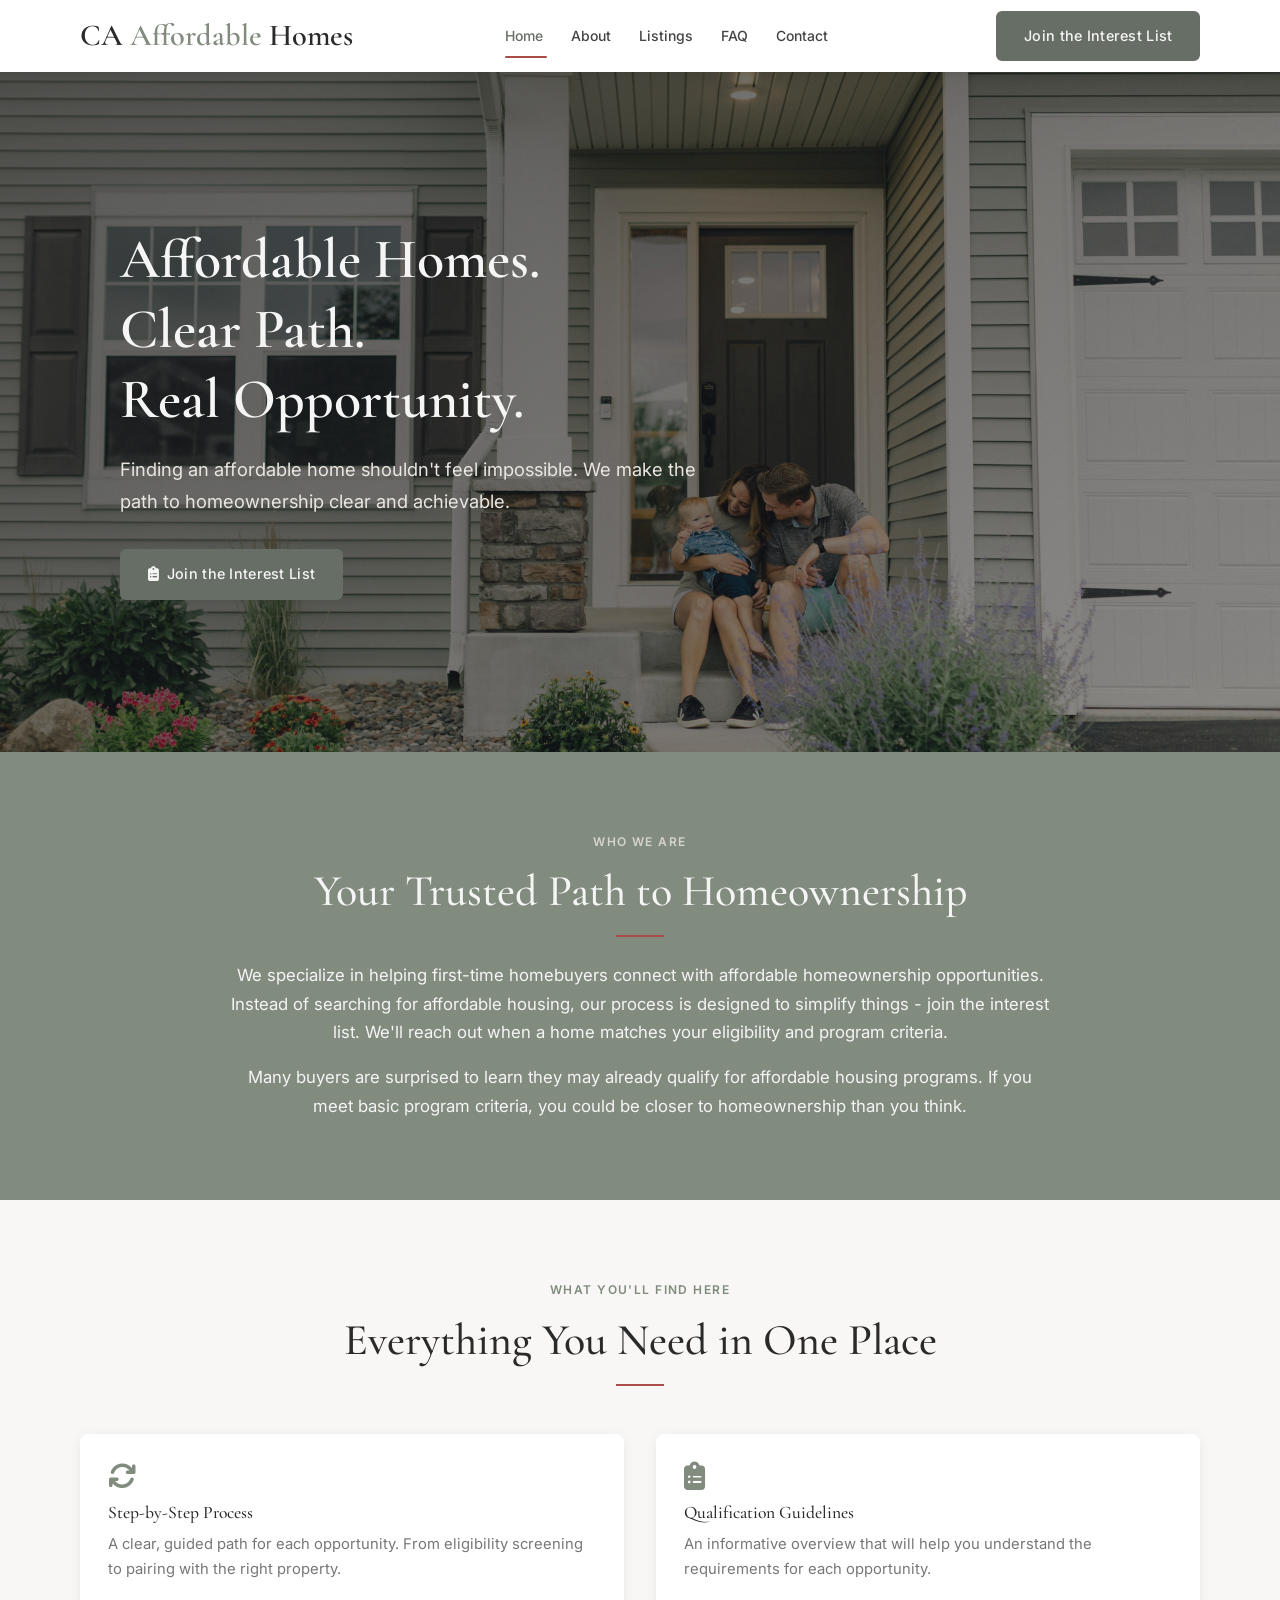
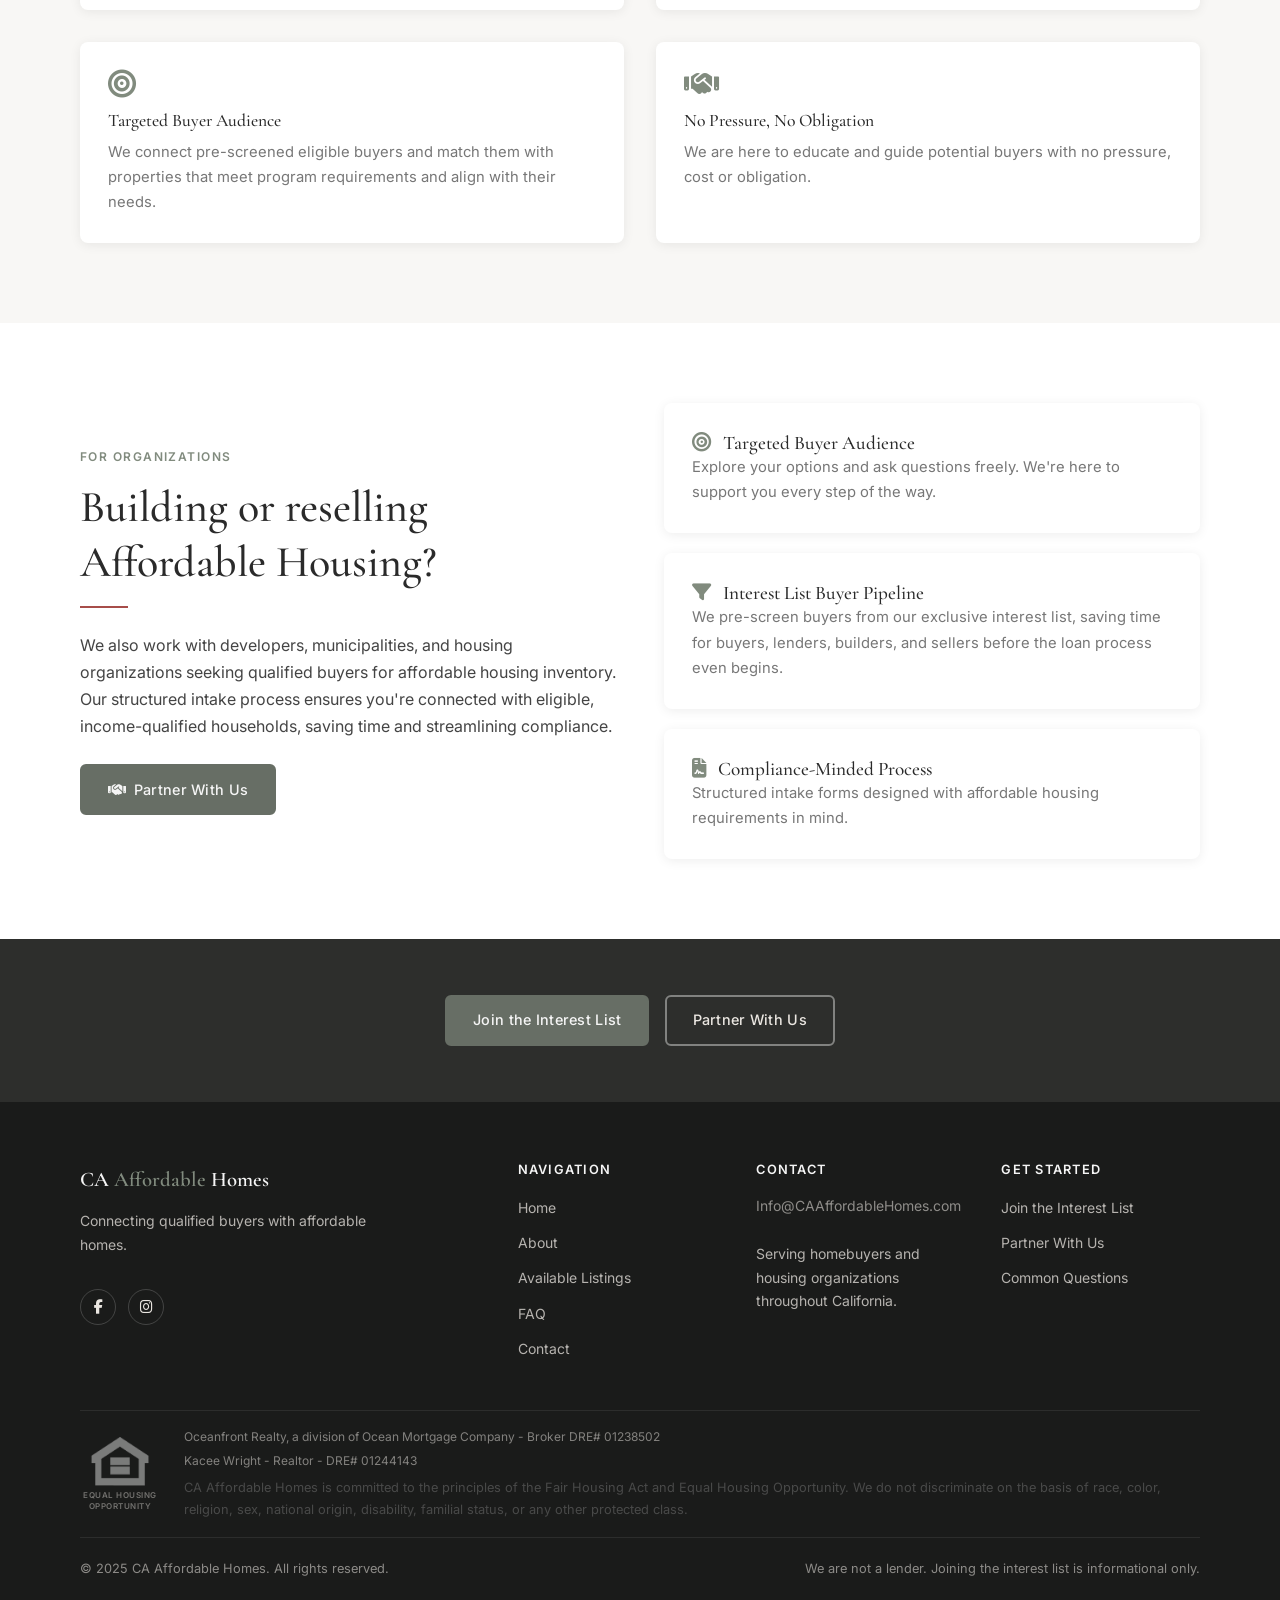
==== commit 690f8f78: "Rename Programs → Listings across all public pages; revert about.html mission - Nav and footer: "Pro" ====
--- a/index.html
+++ b/index.html
@@ -32,7 +32,7 @@
         <ul class="nav-links" role="list">
           <li><a href="index.html">Home</a></li>
           <li><a href="about.html">About</a></li>
-          <li><a href="programs.html">Programs</a></li>
+          <li><a href="programs.html">Listings</a></li>
           <li><a href="faq.html">FAQ</a></li>
           <li><a href="contact.html">Contact</a></li>
         </ul>
@@ -59,7 +59,7 @@
         <ul role="list">
           <li><a href="index.html">Home</a></li>
           <li><a href="about.html">About</a></li>
-          <li><a href="programs.html">Programs</a></li>
+          <li><a href="programs.html">Listings</a></li>
           <li><a href="faq.html">FAQ</a></li>
           <li><a href="contact.html">Contact</a></li>
         </ul>
@@ -224,7 +224,7 @@
           <ul class="footer-nav-links" role="list">
             <li><a href="index.html">Home</a></li>
             <li><a href="about.html">About</a></li>
-            <li><a href="programs.html">Available Programs</a></li>
+            <li><a href="programs.html">Available Listings</a></li>
             <li><a href="faq.html">FAQ</a></li>
             <li><a href="contact.html">Contact</a></li>
           </ul>
--- a/css/styles.css
+++ b/css/styles.css
@@ -3009,6 +3009,66 @@
   border-left: 3px solid var(--color-sage);
 }
 
+/* Programs intro context box (above grid) */
+.programs-context-box {
+  display: flex;
+  align-items: stretch;
+  background: var(--color-light-bg);
+  border: 1px solid rgba(0, 0, 0, 0.07);
+  border-top: 3px solid var(--color-sage);
+  border-radius: var(--radius-card);
+  margin: 1.75rem 0 2.5rem;
+  overflow: hidden;
+}
+
+.programs-context-item {
+  flex: 1;
+  display: flex;
+  gap: 1rem;
+  align-items: flex-start;
+  padding: 1.5rem 1.75rem;
+  text-align: left;
+}
+
+.programs-context-item .fa-solid {
+  color: var(--color-sage);
+  font-size: 1.1rem;
+  flex-shrink: 0;
+  margin-top: 0.15rem;
+}
+
+.programs-context-item strong {
+  display: block;
+  font-size: 0.9rem;
+  font-weight: 600;
+  color: var(--color-text-dark);
+  margin-bottom: 0.4rem;
+}
+
+.programs-context-item p {
+  font-size: 0.84rem;
+  color: var(--color-text-muted);
+  margin: 0;
+  line-height: 1.6;
+}
+
+.programs-context-divider {
+  width: 1px;
+  background: rgba(0, 0, 0, 0.07);
+  flex-shrink: 0;
+  align-self: stretch;
+}
+
+@media (max-width: 640px) {
+  .programs-context-box {
+    flex-direction: column;
+  }
+  .programs-context-divider {
+    width: auto;
+    height: 1px;
+  }
+}
+
 /* Eligibility note below programs grid */
 .pc-eligibility-note {
   font-size: 0.82rem;
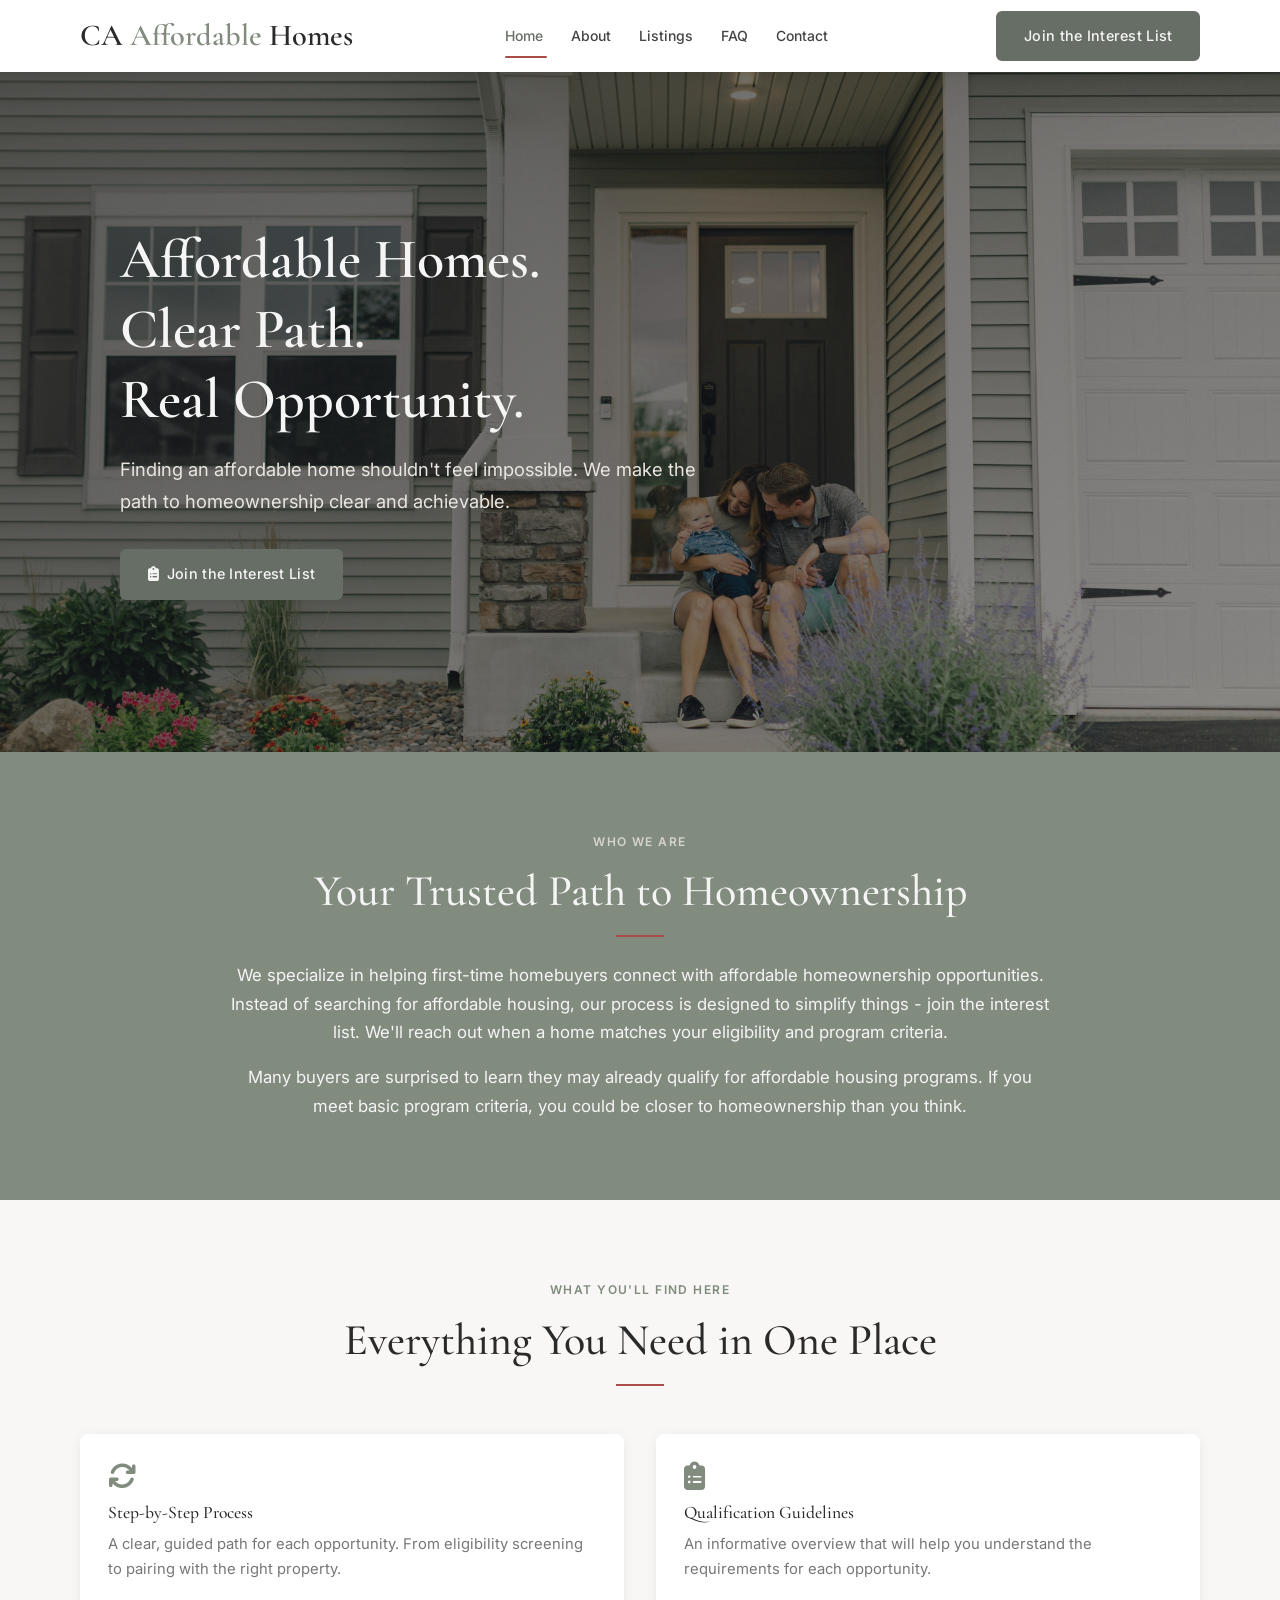
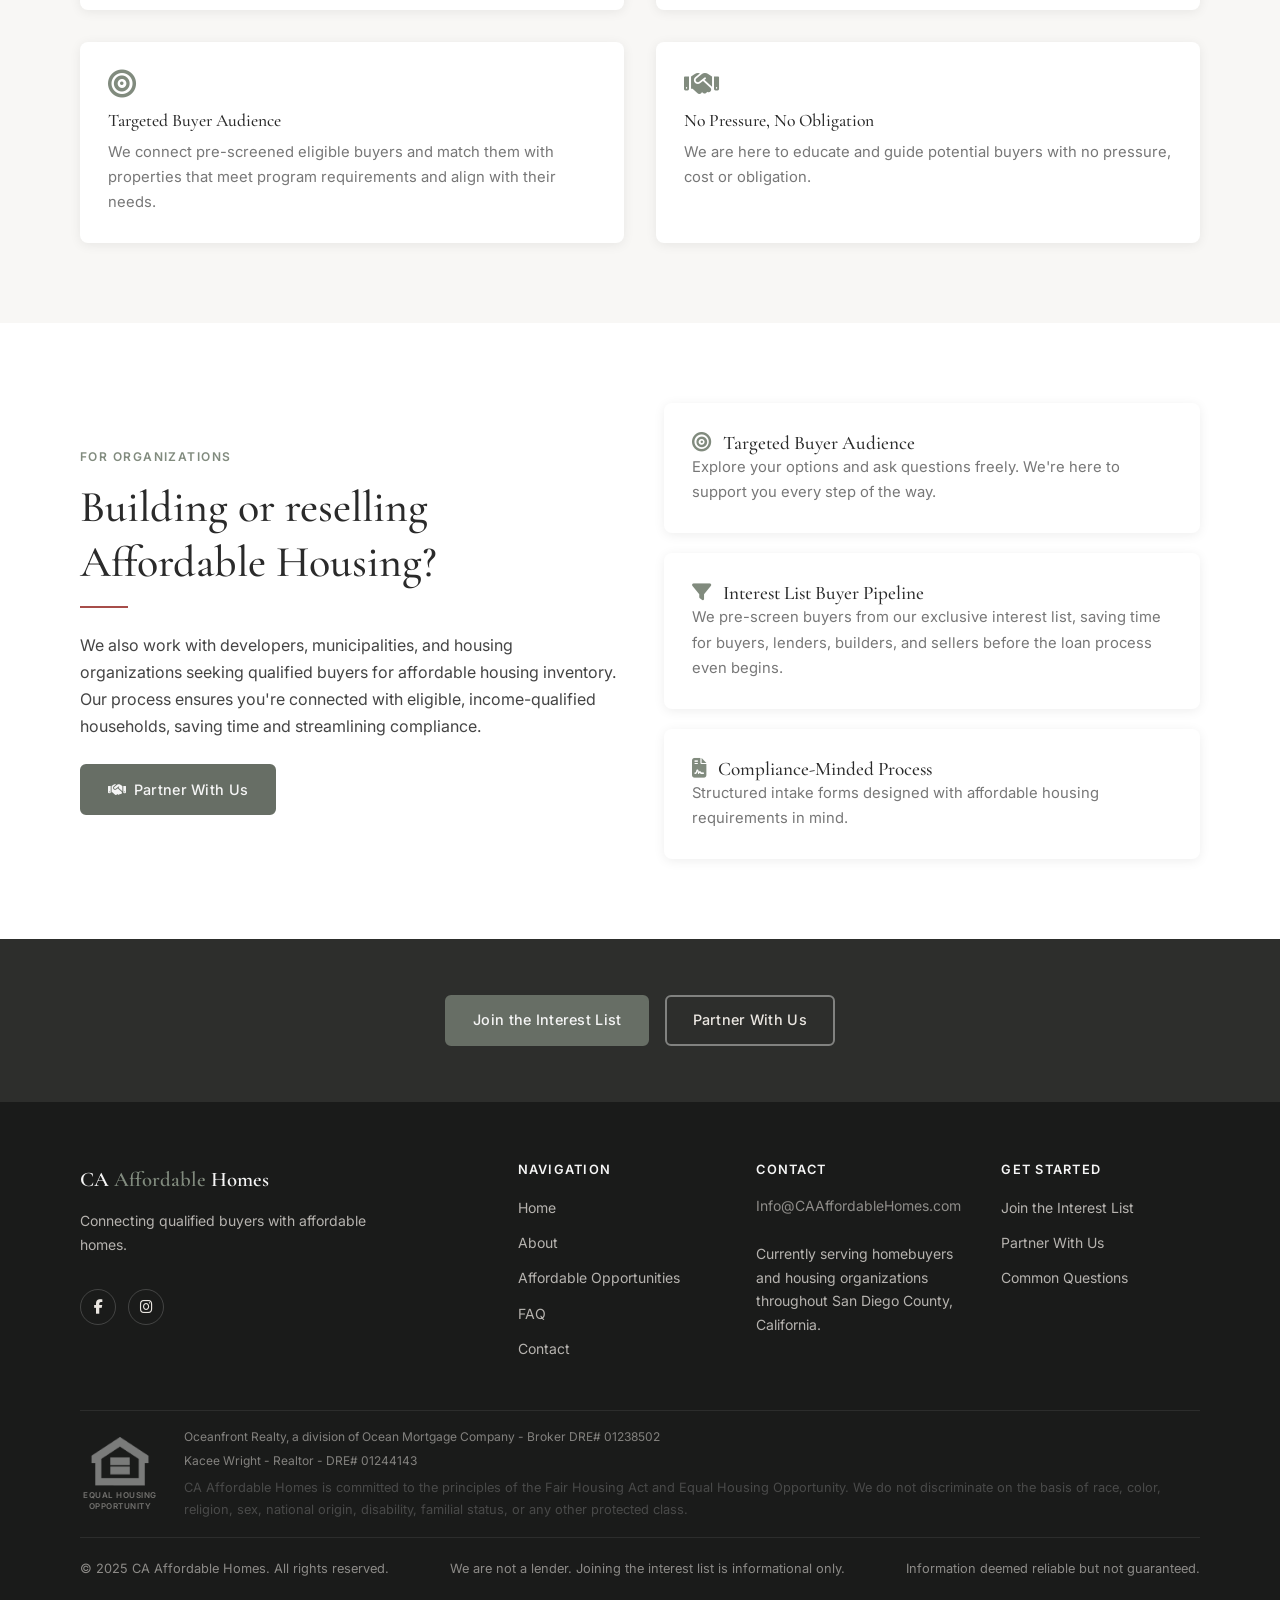
==== commit dc042bc5: "Phase 14: content refinements from fresh-eyes review - HOME: Remove "structured intake" from partner" ====
--- a/index.html
+++ b/index.html
@@ -148,7 +148,7 @@
             <h2 id="partners-heading">Building or reselling Affordable Housing?</h2>
             <hr class="accent-rule">
             <div class="partners-blurb">
-              <p>We also work with developers, municipalities, and housing organizations seeking qualified buyers for affordable housing inventory. Our structured intake process ensures you're connected with eligible, income-qualified households, saving time and streamlining compliance.</p>
+              <p>We also work with developers, municipalities, and housing organizations seeking qualified buyers for affordable housing inventory. Our process ensures you're connected with eligible, income-qualified households, saving time and streamlining compliance.</p>
             </div>
             <div class="spacer--sm"></div>
             <a href="contact.html#partner-form" class="btn btn-primary">
@@ -224,7 +224,7 @@
           <ul class="footer-nav-links" role="list">
             <li><a href="index.html">Home</a></li>
             <li><a href="about.html">About</a></li>
-            <li><a href="programs.html">Available Listings</a></li>
+            <li><a href="programs.html">Affordable Opportunities</a></li>
             <li><a href="faq.html">FAQ</a></li>
             <li><a href="contact.html">Contact</a></li>
           </ul>
@@ -236,7 +236,7 @@
             <a href="mailto:Info@CAAffordableHomes.com">Info@CAAffordableHomes.com</a>
           </p>
           <div class="spacer--sm"></div>
-          <p>Serving homebuyers and housing organizations throughout California.</p>
+          <p>Currently serving homebuyers and housing organizations throughout San Diego County, California.</p>
         </div>
 
         <div class="footer-col">
@@ -265,6 +265,7 @@
       <div class="footer-bottom">
         <p>&copy; 2025 CA Affordable Homes. All rights reserved.</p>
         <p>We are not a lender. Joining the interest list is informational only.</p>
+        <p>Information deemed reliable but not guaranteed.</p>
       </div>
     </div>
   </footer>
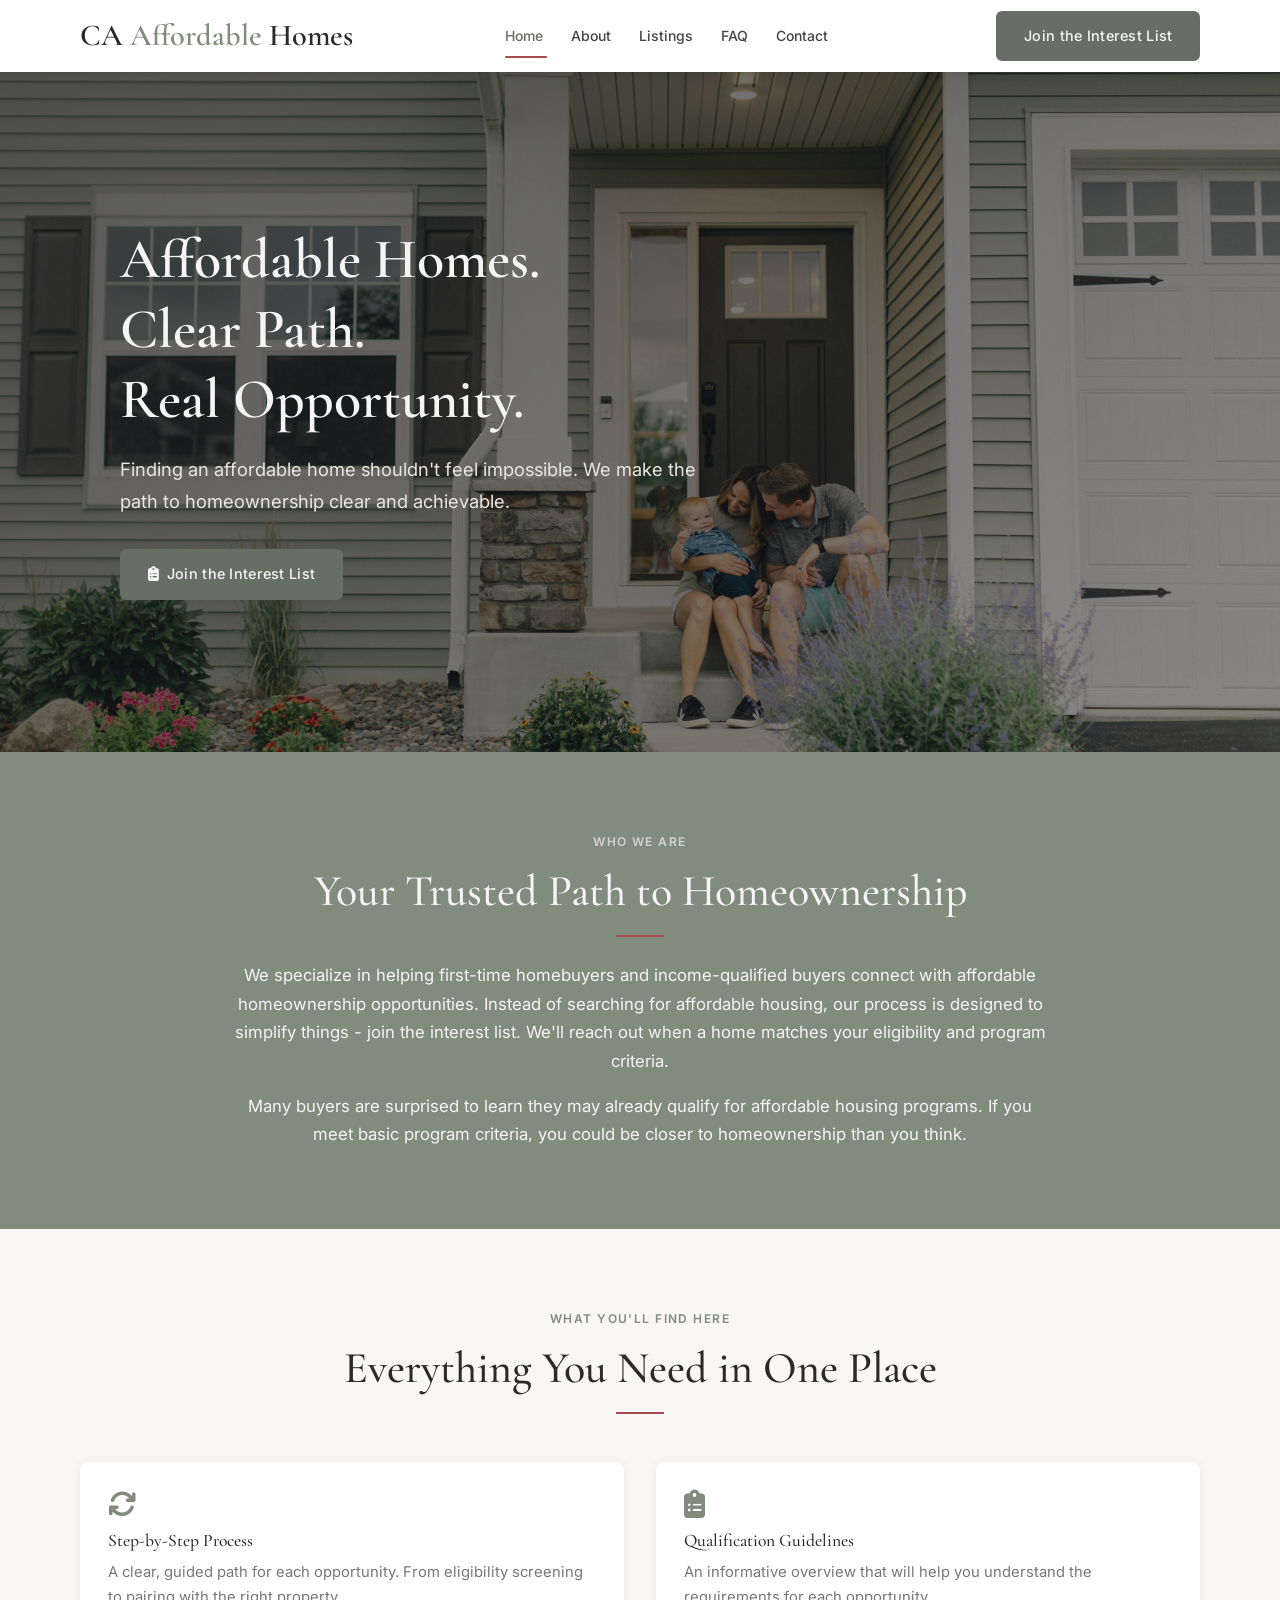
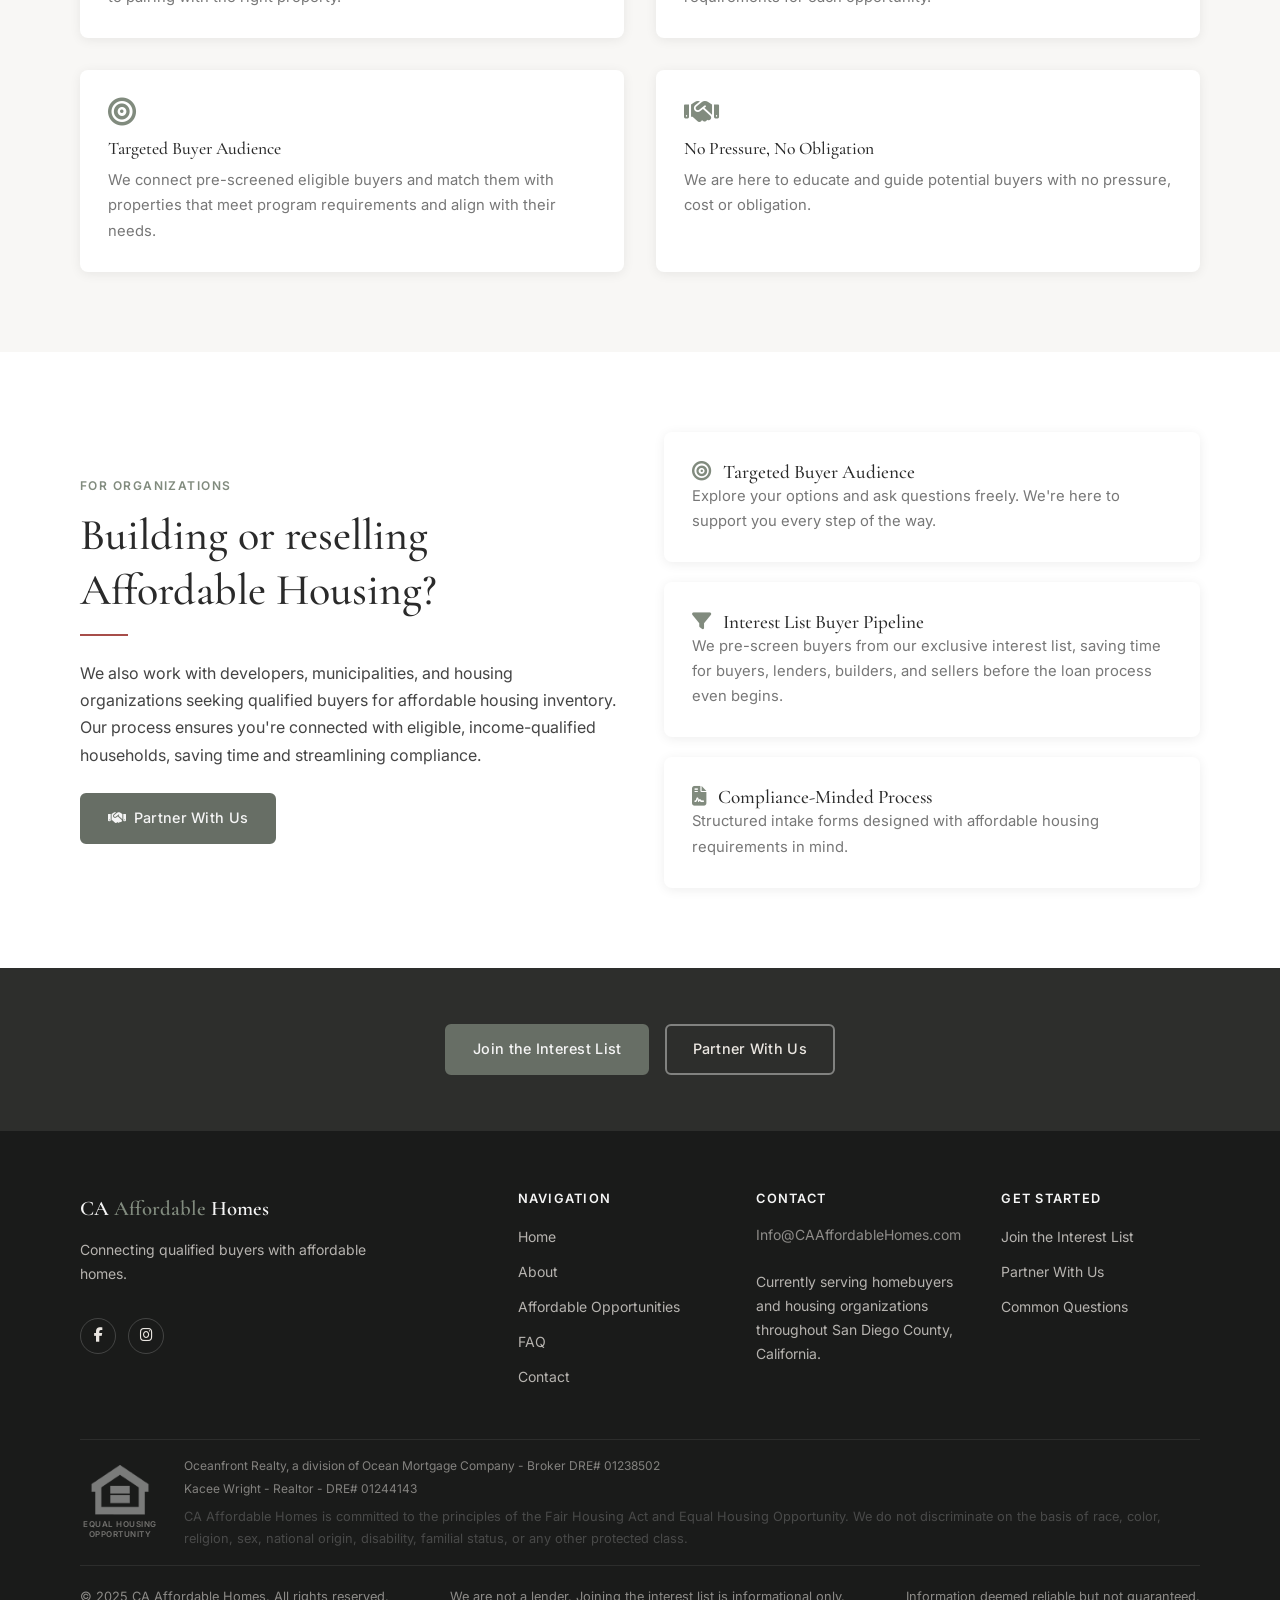
==== commit 6e307709: "Phase 15: Kacee content round + questionnaire overhaul - index.html: add "and income-qualified buyer" ====
--- a/index.html
+++ b/index.html
@@ -100,7 +100,7 @@
           <span class="section-label">Who We Are</span>
           <h2 id="intro-heading">Your Trusted Path to Homeownership</h2>
           <hr class="accent-rule">
-          <p>We specialize in helping first-time homebuyers connect with affordable homeownership opportunities. Instead of searching for affordable housing, our process is designed to simplify things - join the interest list. We'll reach out when a home matches your eligibility and program criteria.</p>
+          <p>We specialize in helping first-time homebuyers and income-qualified buyers connect with affordable homeownership opportunities. Instead of searching for affordable housing, our process is designed to simplify things - join the interest list. We'll reach out when a home matches your eligibility and program criteria.</p>
           <p>Many buyers are surprised to learn they may already qualify for affordable housing programs. If you meet basic program criteria, you could be closer to homeownership than you think.</p>
         </div>
       </div>
--- a/css/styles.css
+++ b/css/styles.css
@@ -1861,19 +1861,30 @@
 /* ---------------------------------------------------------
    SECTION: About — Mission Image
    --------------------------------------------------------- */
+
+/* Grid wrapper: text column drives the row height; image column stretches to match */
+.about-mission-grid {
+  align-items: stretch;
+  gap: 4rem;
+}
+
+/* Image column: relative container so the image can fill it absolutely */
+.about-mission-img-wrap {
+  position: relative;
+  min-height: 300px;
+  border-radius: 8px;
+  overflow: hidden;
+}
+
+/* Image fills the wrapper exactly — does not affect row height calculation */
 .about-mission-img {
+  position: absolute;
+  inset: 0;
   width: 100%;
-  height: 220px;
+  height: 100%;
   object-fit: cover;
-  border-radius: 8px;
-  margin-bottom: 1.25rem;
+  object-position: center;
   display: block;
-}
-
-@media (min-width: 900px) {
-  .about-mission-img {
-    height: 260px;
-  }
 }
 
 /* ---------------------------------------------------------
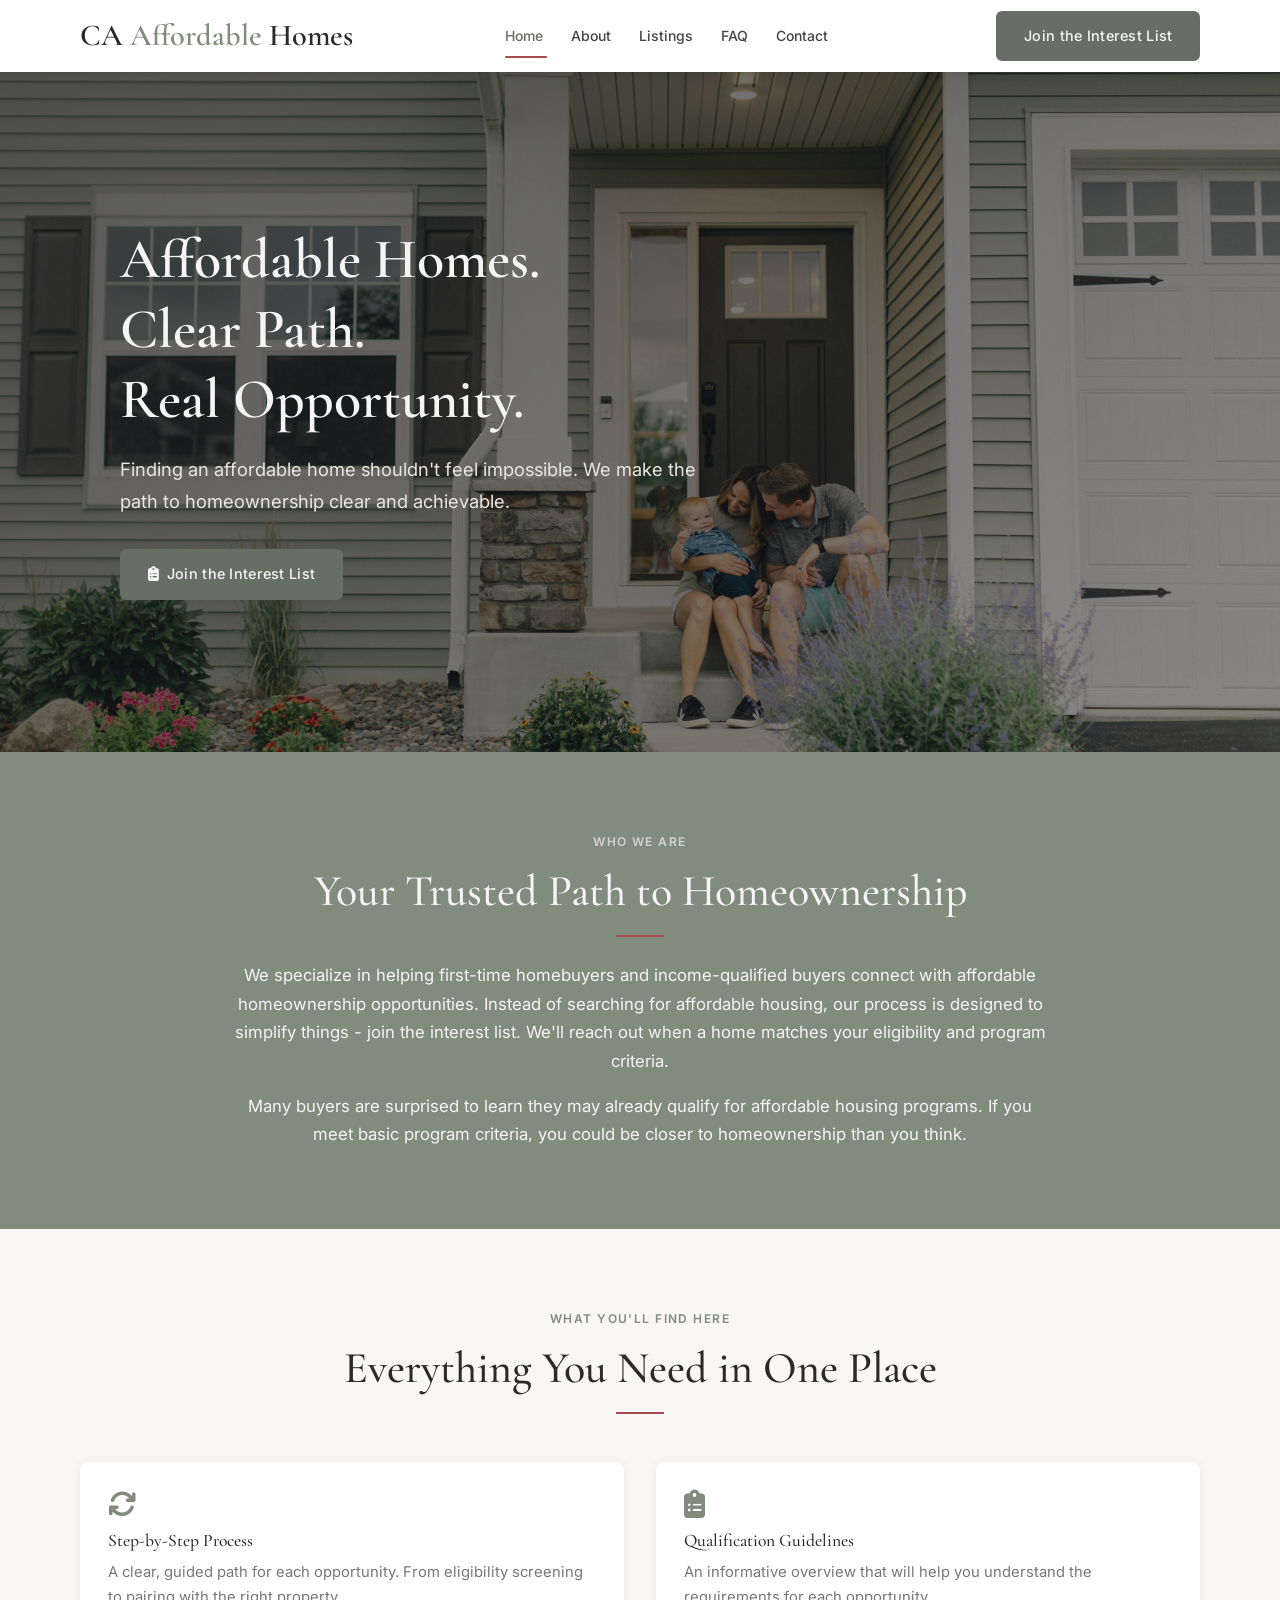
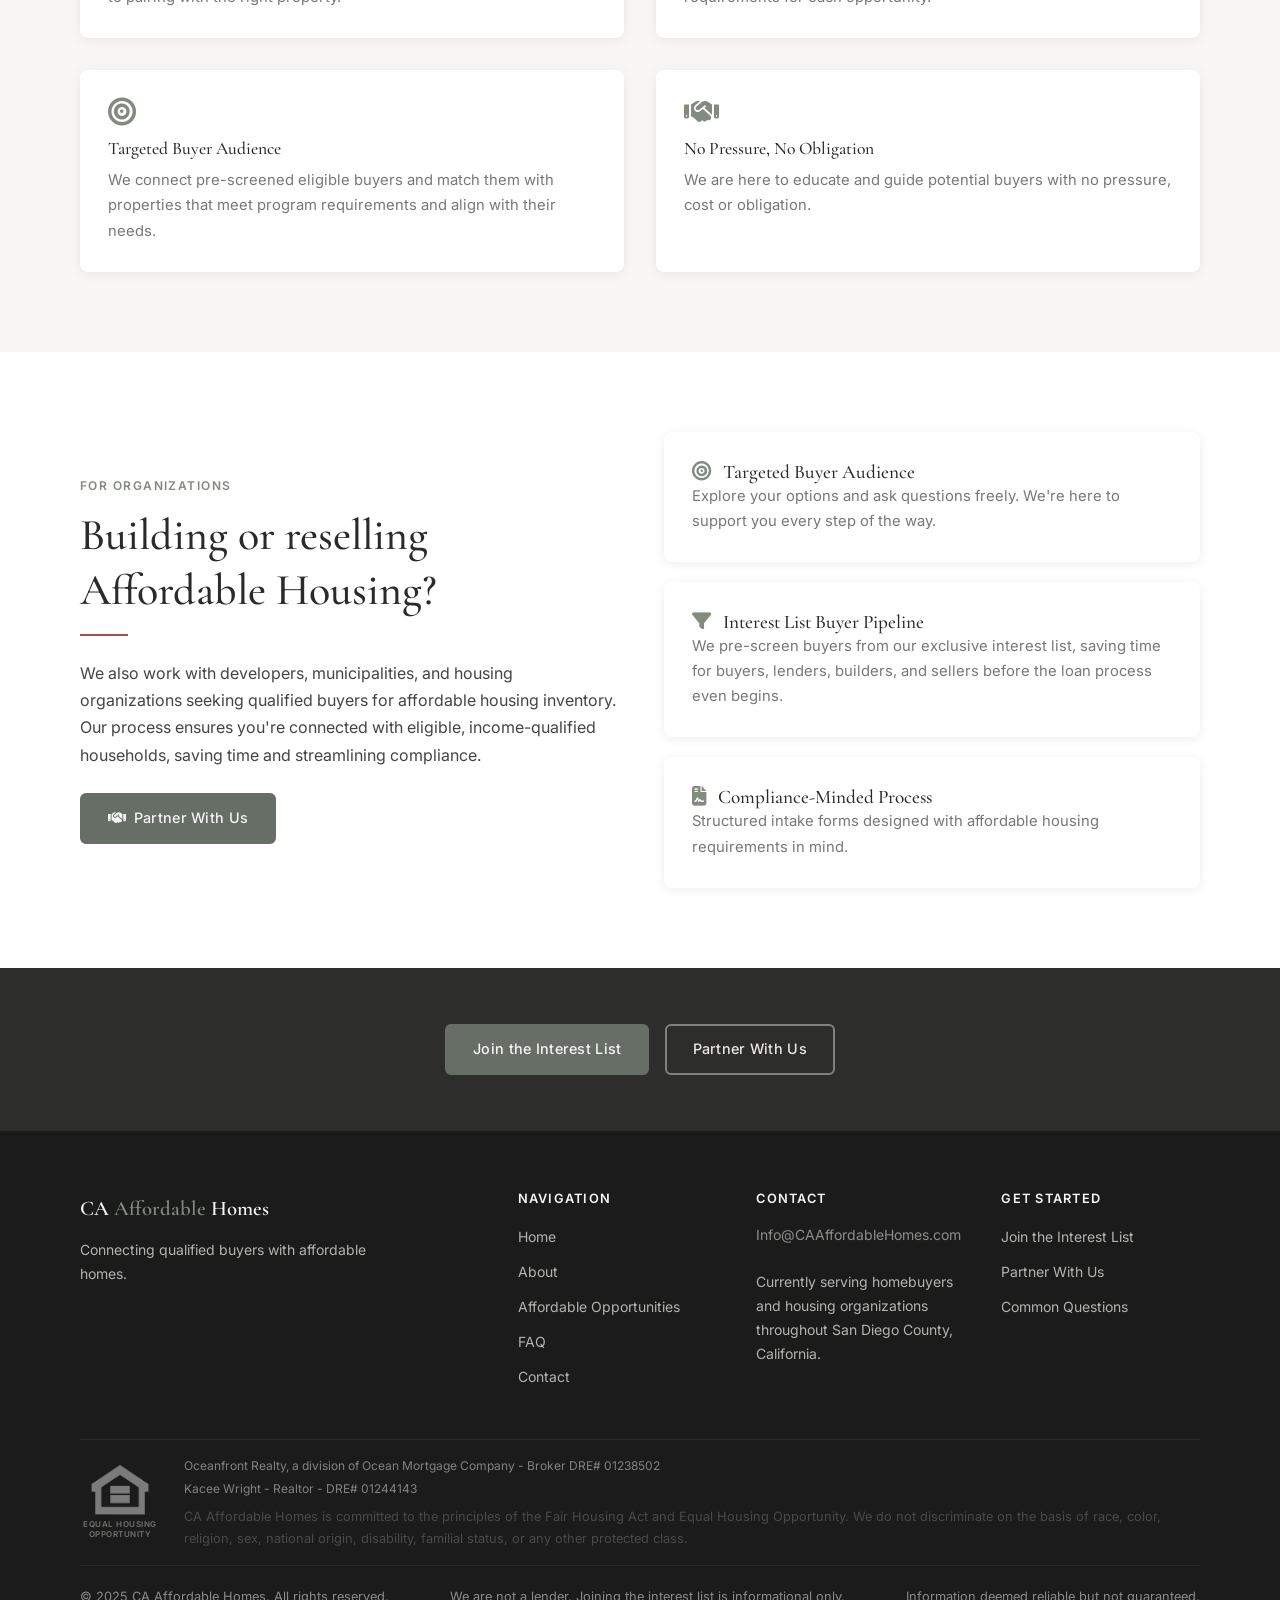
==== commit 26796a87: "Remove placeholder social icons from footers; record email findings Kacee has no Facebook/Instagram " ====
--- a/index.html
+++ b/index.html
@@ -17,6 +17,16 @@
 
   <!-- Stylesheet -->
   <link rel="stylesheet" href="css/styles.css">
+
+  <!-- Google Analytics 4 – replace G-YKJBH603X5 with your Measurement ID -->
+  <!-- Get it at: https://analytics.google.com → Admin → Data Streams → your stream → Measurement ID -->
+  <script async src="https://www.googletagmanager.com/gtag/js?id=G-YKJBH603X5"></script>
+  <script>
+    window.dataLayer = window.dataLayer || [];
+    function gtag(){dataLayer.push(arguments);}
+    gtag('js', new Date());
+    gtag('config', 'G-YKJBH603X5');
+  </script>
 </head>
 <body>
 
@@ -207,17 +217,7 @@
 
         <div class="footer-col">
           <a href="index.html" class="footer-logo">CA <span>Affordable</span> Homes</a>
-          <p class="footer-tagline">Connecting qualified buyers with affordable homes.</p>
-          <div class="spacer--sm"></div>
-          <div class="social-links">
-            <a href="#" class="social-link" aria-label="Visit us on Facebook">
-              <i class="fa-brands fa-facebook-f" aria-hidden="true"></i>
-            </a>
-            <a href="#" class="social-link" aria-label="Visit us on Instagram">
-              <i class="fa-brands fa-instagram" aria-hidden="true"></i>
-            </a>
-          </div>
-        </div>
+          <p class="footer-tagline">Connecting qualified buyers with affordable homes.</p>        </div>
 
         <div class="footer-col">
           <h4>Navigation</h4>
--- a/css/styles.css
+++ b/css/styles.css
@@ -2757,22 +2757,10 @@
    SECTION: Program Cards (programs.html)
    ========================================================== */
 
+/* programs-grid is now a plain block container.
+   Phase 18: layout is handled by .lst-cards-grid inside it. */
 .programs-grid {
-  display: grid;
-  grid-template-columns: 1fr;
-  gap: 1.5rem;
-}
-
-@media (min-width: 700px) {
-  .programs-grid {
-    grid-template-columns: repeat(2, 1fr);
-  }
-}
-
-@media (min-width: 1100px) {
-  .programs-grid {
-    grid-template-columns: repeat(3, 1fr);
-  }
+  display: block;
 }
 
 .program-card {
@@ -3116,3 +3104,558 @@
   color: var(--color-sage);
   text-decoration: underline;
 }
+
+/* ---------------------------------------------------------
+   SECTION: Listings Filter Bar (Phase 18)
+   --------------------------------------------------------- */
+.lst-filter-bar {
+  display: flex;
+  flex-wrap: wrap;
+  gap: 0.75rem 1.25rem;
+  align-items: flex-end;
+  margin-bottom: 2rem;
+  padding: 1rem 1.25rem;
+  background: var(--color-light-bg);
+  border-radius: var(--radius-card);
+  border: 1px solid var(--color-border-light);
+}
+
+.lst-filter-group {
+  display: flex;
+  flex-direction: column;
+  gap: 0.3rem;
+  flex: 1;
+  min-width: 160px;
+}
+
+.lst-filter-label {
+  font-size: 0.75rem;
+  font-weight: 600;
+  color: var(--color-text-muted);
+  text-transform: uppercase;
+  letter-spacing: 0.05em;
+}
+
+.lst-filter-select {
+  display: block;
+  width: 100%;
+  padding: 0.45rem 0.7rem;
+  border: 1px solid var(--color-border-light);
+  border-radius: var(--radius-btn);
+  font-family: var(--font-body);
+  font-size: 0.875rem;
+  color: var(--color-text-dark);
+  background: var(--color-white);
+  cursor: pointer;
+}
+
+.lst-filter-select:focus {
+  outline: 2px solid var(--color-sage);
+  outline-offset: 2px;
+}
+
+/* ---------------------------------------------------------
+   SECTION: Listing Cards Grid (Phase 18)
+   --------------------------------------------------------- */
+.lst-cards-grid {
+  display: grid;
+  grid-template-columns: 1fr;
+  gap: 1.5rem;
+}
+
+@media (min-width: 560px) {
+  .lst-cards-grid {
+    grid-template-columns: repeat(2, 1fr);
+  }
+}
+
+@media (min-width: 900px) {
+  .lst-cards-grid {
+    grid-template-columns: repeat(3, 1fr);
+  }
+}
+
+.lst-card {
+  background: var(--color-white);
+  border-radius: var(--radius-card);
+  box-shadow: var(--shadow-card);
+  overflow: hidden;
+  display: flex;
+  flex-direction: column;
+  cursor: pointer;
+  transition: transform 0.2s ease, box-shadow 0.2s ease;
+  border-top: 3px solid transparent;
+}
+
+.lst-card:hover,
+.lst-card:focus {
+  transform: translateY(-3px);
+  box-shadow: 0 8px 28px rgba(0,0,0,0.11);
+  outline: none;
+}
+
+.lst-card:focus-visible {
+  outline: 2px solid var(--color-sage);
+  outline-offset: 2px;
+}
+
+.lst-card--avail { border-top-color: #4a9065; }
+.lst-card--soon  { border-top-color: #999; }
+
+.lst-card-header {
+  padding: 1.1rem 1.1rem 0.6rem;
+}
+
+.lst-card-title-row {
+  display: flex;
+  align-items: flex-start;
+  justify-content: space-between;
+  gap: 0.5rem;
+  margin-bottom: 0.35rem;
+}
+
+.lst-card-name {
+  font-family: var(--font-body);
+  font-size: 1.05rem;
+  font-weight: 600;
+  color: var(--color-text-dark);
+  line-height: 1.3;
+  margin: 0;
+  letter-spacing: -0.01em;
+}
+
+.lst-card-sub {
+  font-size: 0.8rem;
+  color: var(--color-text-muted);
+  display: flex;
+  align-items: center;
+  flex-wrap: wrap;
+  gap: 0.4rem;
+}
+
+.lst-card-specs {
+  padding: 0.55rem 1.1rem;
+  display: flex;
+  flex-wrap: wrap;
+  gap: 0.5rem 1rem;
+  font-size: 0.82rem;
+  color: var(--color-text-body);
+  border-top: 1px solid var(--color-border-light);
+}
+
+.lst-card-specs span {
+  display: flex;
+  align-items: center;
+  gap: 0.35rem;
+}
+
+.lst-card-specs i {
+  color: var(--color-sage);
+  font-size: 0.78rem;
+}
+
+.lst-card-cta {
+  padding: 0.65rem 1.1rem;
+  margin-top: auto;
+  font-size: 0.82rem;
+  font-weight: 600;
+  color: var(--color-sage-btn);
+  display: flex;
+  align-items: center;
+  gap: 0.4rem;
+}
+
+.lst-card-cta i {
+  font-size: 0.75rem;
+  transition: transform 0.15s ease;
+}
+
+.lst-card:hover .lst-card-cta i {
+  transform: translateX(3px);
+}
+
+/* Address / Maps links on cards and in popup */
+.lst-addr-link {
+  color: inherit;
+  text-decoration: underline;
+  text-decoration-style: dotted;
+  text-underline-offset: 2px;
+}
+.lst-addr-link:hover {
+  color: var(--color-sage-dark);
+  text-decoration-style: solid;
+}
+.pc-detail-value .lst-addr-link {
+  color: var(--color-sage);
+  font-weight: 500;
+}
+.pc-detail-value .lst-addr-link:hover {
+  color: var(--color-sage-dark);
+}
+
+/* Card detail rows (Home Type, AMI Limit, Price) */
+.lst-card-details {
+  list-style: none;
+  margin: 0;
+  padding: 0.15rem 0;
+  border-top: 1px solid var(--color-border-light);
+}
+
+.lst-card-detail-row {
+  display: flex;
+  justify-content: space-between;
+  align-items: center;
+  gap: 0.5rem;
+  padding: 0.28rem 1.1rem;
+  font-size: 0.82rem;
+}
+
+.lst-card-detail-label {
+  color: var(--color-text-muted);
+  display: flex;
+  align-items: center;
+  gap: 0.35rem;
+  flex-shrink: 0;
+}
+
+.lst-card-detail-label i {
+  color: var(--color-sage);
+  font-size: 0.78rem;
+  width: 0.9rem;
+  text-align: center;
+}
+
+.lst-card-detail-value {
+  font-weight: 500;
+  color: var(--color-text-dark);
+  text-align: right;
+}
+
+/* Comments snippet on card face — max 2 lines */
+.lst-card-comments {
+  padding: 0.5rem 1.1rem;
+  font-size: 0.82rem;
+  color: var(--color-text-muted);
+  line-height: 1.5;
+  border-top: 1px solid var(--color-border-light);
+  display: -webkit-box;
+  -webkit-line-clamp: 2;
+  -webkit-box-orient: vertical;
+  overflow: hidden;
+}
+
+/* Status badges */
+.lst-badge {
+  display: inline-block;
+  padding: 0.18rem 0.6rem;
+  border-radius: 999px;
+  font-size: 0.68rem;
+  font-weight: 700;
+  letter-spacing: 0.06em;
+  text-transform: uppercase;
+  white-space: nowrap;
+  flex-shrink: 0;
+}
+
+.lst-badge--avail {
+  background: rgba(74,144,101,0.12);
+  color: #2d7a50;
+}
+
+.lst-badge--soon {
+  background: rgba(120,120,120,0.1);
+  color: #666;
+}
+
+/* MLS tag on card */
+.lst-mls-tag {
+  display: inline-flex;
+  align-items: center;
+  gap: 0.25rem;
+  font-size: 0.72rem;
+  color: var(--color-text-muted);
+}
+
+.lst-mls-tag--yes {
+  color: #4a6ea8;
+  font-weight: 500;
+}
+
+/* Clear filters inline link */
+.lst-clear-link {
+  background: none;
+  border: none;
+  padding: 0;
+  color: var(--color-sage);
+  text-decoration: underline;
+  cursor: pointer;
+  font-size: inherit;
+  font-family: inherit;
+}
+
+/* ---------------------------------------------------------
+   SECTION: Listing Expanded Popup (Phase 18)
+   --------------------------------------------------------- */
+.lst-popup-overlay {
+  display: none;
+  position: fixed;
+  inset: 0;
+  z-index: 9000;
+  background: rgba(0,0,0,0.55);
+  padding: 1rem;
+  align-items: center;
+  justify-content: center;
+  overflow-y: auto;
+}
+
+.lst-popup-overlay.open {
+  display: flex;
+}
+
+.lst-popup-box {
+  background: var(--color-white);
+  border-radius: var(--radius-card);
+  box-shadow: 0 20px 60px rgba(0,0,0,0.22);
+  width: 100%;
+  max-width: 820px;
+  max-height: calc(100vh - 2rem);
+  overflow-y: auto;
+  position: relative;
+  padding: 2rem 1.75rem 2rem;
+  margin: auto;
+}
+
+@media (max-width: 600px) {
+  .lst-popup-box {
+    padding: 1.25rem 1rem 1.25rem;
+    border-radius: 8px 8px 0 0;
+    max-height: calc(100vh - 1rem);
+    margin-top: auto;
+  }
+}
+
+.lst-popup-close {
+  position: absolute;
+  top: 1rem;
+  right: 1rem;
+  background: var(--color-light-bg);
+  border: none;
+  border-radius: 50%;
+  width: 34px;
+  height: 34px;
+  display: flex;
+  align-items: center;
+  justify-content: center;
+  cursor: pointer;
+  color: var(--color-text-muted);
+  font-size: 1rem;
+  transition: background 0.15s;
+  z-index: 2;
+}
+
+.lst-popup-close:hover {
+  background: var(--color-border-light);
+  color: var(--color-text-dark);
+}
+
+.lst-popup-header {
+  margin-bottom: 1.25rem;
+  padding-right: 2.5rem;
+}
+
+.lst-popup-title-row {
+  display: flex;
+  align-items: flex-start;
+  gap: 0.75rem;
+  margin-bottom: 0.5rem;
+}
+
+.lst-popup-title-row h2 {
+  font-family: var(--font-heading);
+  font-size: 1.6rem;
+  font-weight: 500;
+  color: var(--color-text-dark);
+  margin: 0;
+  line-height: 1.2;
+}
+
+.lst-popup-meta {
+  display: flex;
+  align-items: center;
+  flex-wrap: wrap;
+  gap: 0.6rem;
+  font-size: 0.84rem;
+}
+
+.lst-popup-location {
+  color: var(--color-text-muted);
+  display: flex;
+  align-items: center;
+  gap: 0.3rem;
+}
+
+.lst-popup-location i {
+  color: var(--color-accent);
+  font-size: 0.78rem;
+}
+
+/* Popup sections */
+.lst-popup-section {
+  margin-top: 1.5rem;
+  padding-top: 1.25rem;
+  border-top: 1px solid var(--color-border-light);
+}
+
+.lst-popup-section-title {
+  font-size: 0.78rem;
+  font-weight: 700;
+  text-transform: uppercase;
+  letter-spacing: 0.07em;
+  color: var(--color-text-muted);
+  margin-bottom: 0.75rem;
+}
+
+.lst-popup-comments {
+  font-size: 0.9rem;
+  color: var(--color-text-body);
+  line-height: 1.65;
+  margin: 0;
+}
+
+.lst-features-list {
+  list-style: none;
+  display: flex;
+  flex-direction: column;
+  gap: 0.4rem;
+  padding: 0;
+  margin: 0;
+}
+
+.lst-features-list li {
+  font-size: 0.9rem;
+  color: var(--color-text-body);
+  padding-left: 1.1rem;
+  position: relative;
+}
+
+.lst-features-list li::before {
+  content: '';
+  position: absolute;
+  left: 0;
+  top: 0.55rem;
+  width: 5px;
+  height: 5px;
+  background: var(--color-sage);
+  border-radius: 50%;
+}
+
+/* CTA in popup */
+.lst-popup-cta {
+  margin-top: 1.75rem;
+  padding-top: 1.25rem;
+  border-top: 1px solid var(--color-border-light);
+  display: flex;
+  align-items: center;
+  justify-content: space-between;
+  gap: 1rem;
+  flex-wrap: wrap;
+}
+
+.lst-popup-cta p {
+  font-size: 0.95rem;
+  color: var(--color-text-muted);
+  margin: 0;
+}
+
+/* AMI section in popup */
+.lst-popup-ami {
+  overflow: hidden;
+}
+
+/* ---------------------------------------------------------
+   SECTION: Public AMI Tables (Phase 18)
+   --------------------------------------------------------- */
+.ami-tbl-wrap {
+  margin-bottom: 1.25rem;
+}
+
+.ami-tbl-title {
+  font-size: 0.82rem;
+  font-weight: 600;
+  color: var(--color-text-dark);
+  margin-bottom: 0.5rem;
+}
+
+.ami-tbl-scroll {
+  overflow-x: auto;
+  -webkit-overflow-scrolling: touch;
+  border-radius: var(--radius-btn);
+  border: 1px solid var(--color-border-light);
+}
+
+.ami-public-table {
+  width: 100%;
+  min-width: 480px;
+  border-collapse: collapse;
+  font-size: 0.8rem;
+}
+
+.ami-public-table th,
+.ami-public-table td {
+  padding: 0.45rem 0.65rem;
+  text-align: right;
+  border-bottom: 1px solid var(--color-border-light);
+  white-space: nowrap;
+}
+
+.ami-public-table th {
+  background: var(--color-light-bg);
+  font-weight: 600;
+  color: var(--color-text-dark);
+  font-size: 0.77rem;
+}
+
+.ami-public-table tbody tr:last-child td {
+  border-bottom: none;
+}
+
+.ami-public-table .ami-hh-cell {
+  text-align: left;
+  color: var(--color-text-muted);
+  font-weight: 500;
+}
+
+/* Highlighted AMI column */
+.ami-col-highlight {
+  background: rgba(74,144,101,0.09) !important;
+  color: #3a7a52 !important;
+  font-weight: 600 !important;
+}
+
+th.ami-col-highlight {
+  background: rgba(74,144,101,0.18) !important;
+  color: #2e6642 !important;
+}
+
+.ami-hl-star {
+  color: #4a9065;
+  font-size: 0.75rem;
+  margin-left: 0.15rem;
+}
+
+.ami-hl-note {
+  font-size: 0.75rem;
+  color: var(--color-text-muted);
+  font-weight: 400;
+  text-transform: none;
+  letter-spacing: 0;
+  margin-left: 0.5rem;
+}
+
+.ami-disclaimer {
+  font-size: 0.76rem;
+  color: var(--color-text-muted);
+  margin-bottom: 1rem;
+  font-style: italic;
+  line-height: 1.55;
+}
